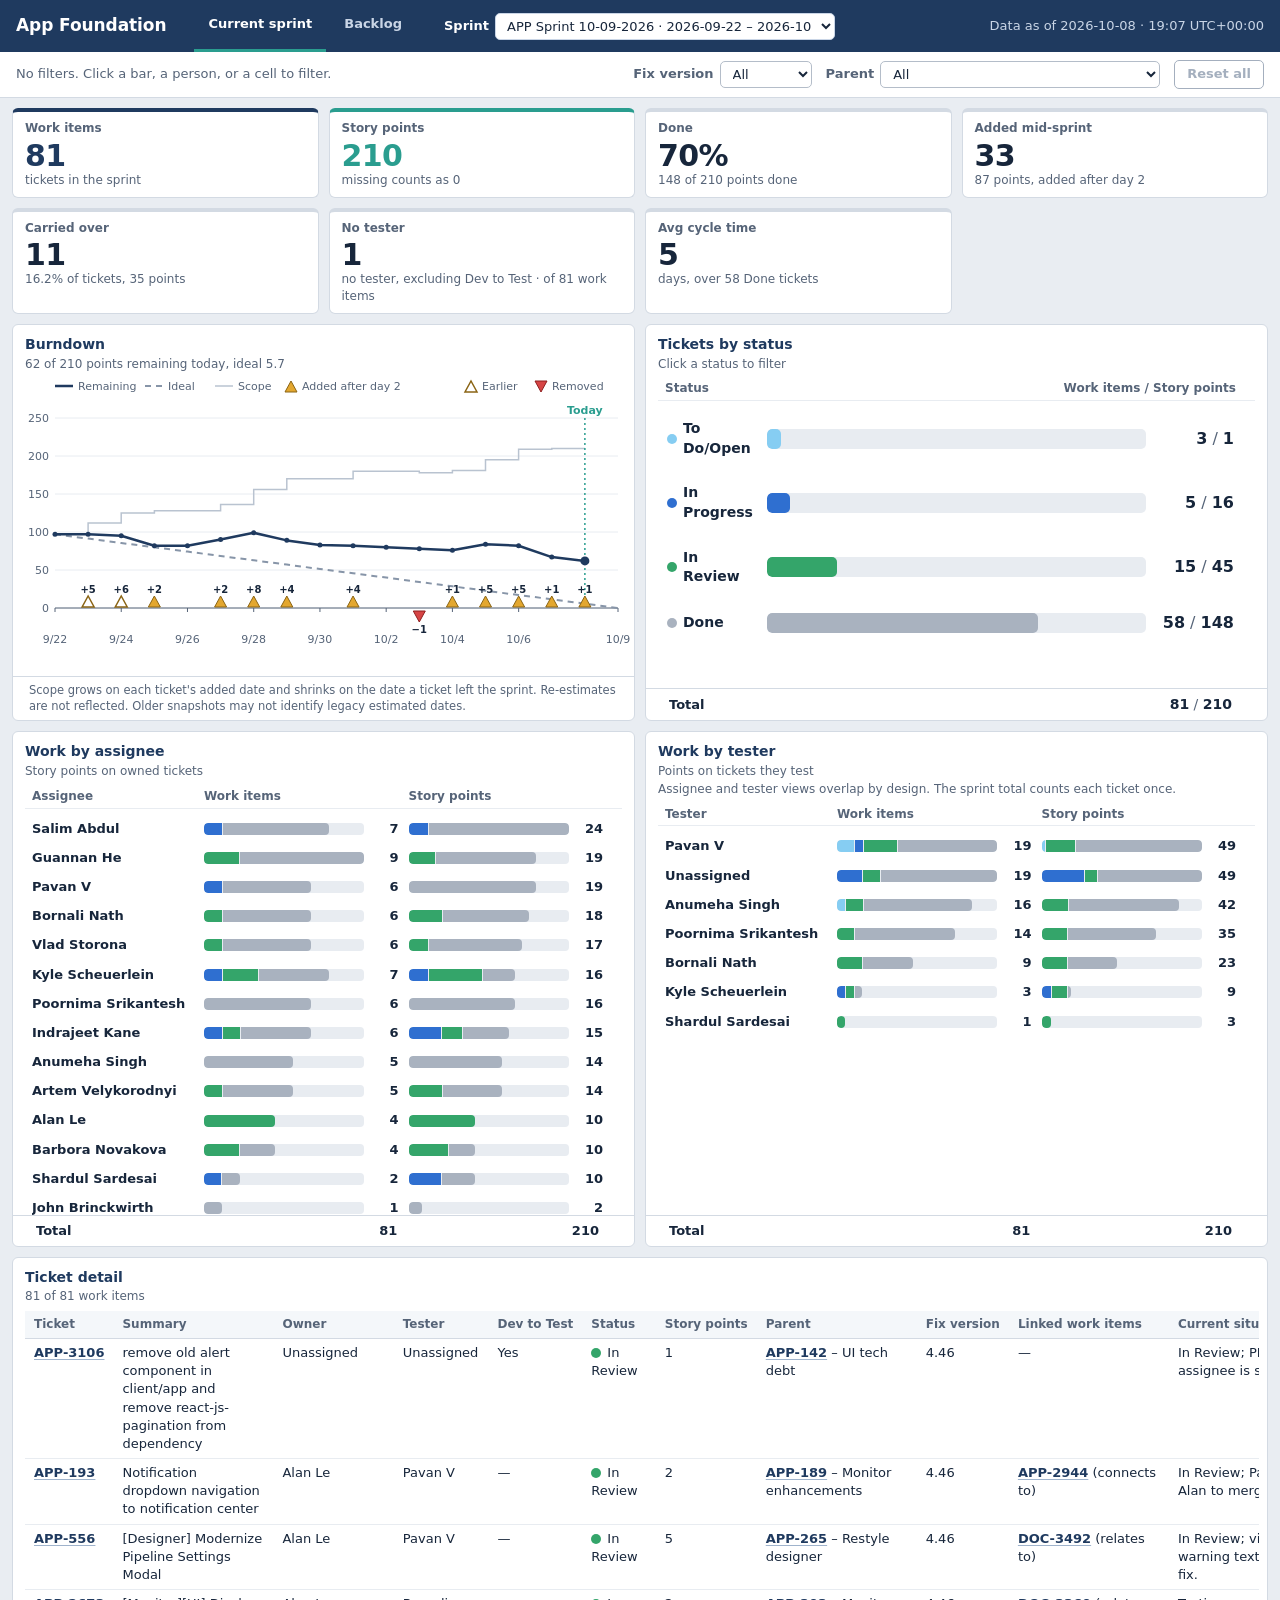
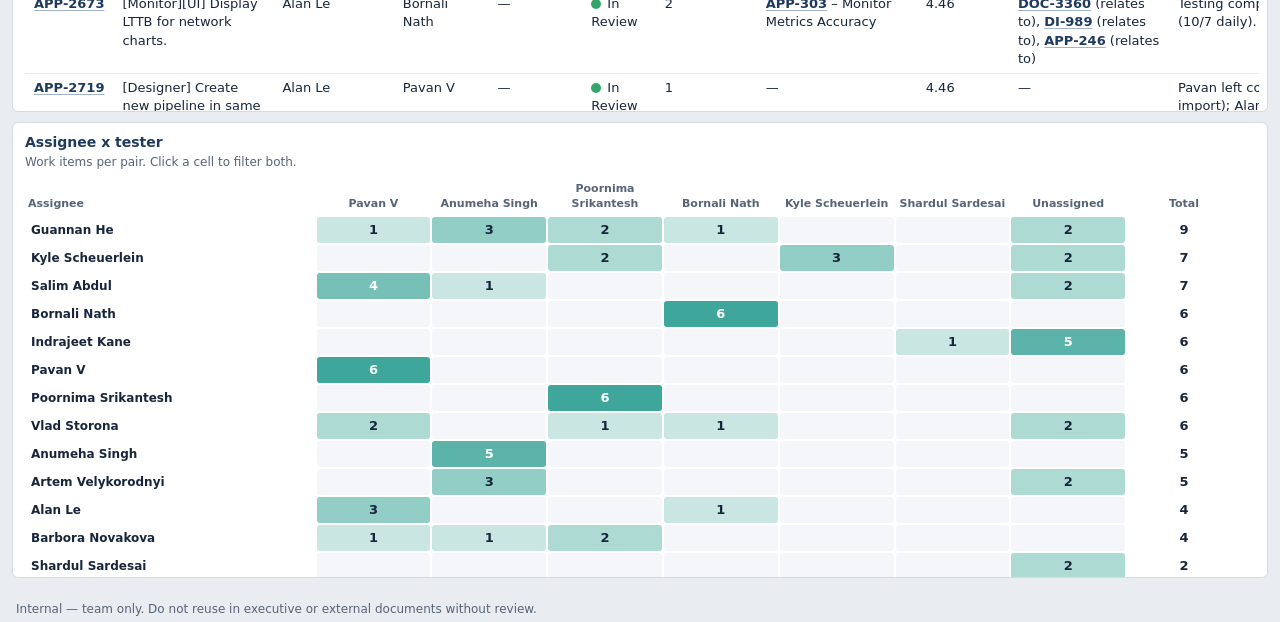
==== index.html @ e1d2167b "Add sprint history selector" ====
<!doctype html>
<html lang="en">
<head>
  <meta charset="utf-8">
  <meta name="viewport" content="width=device-width, initial-scale=1">
  <title>Current sprint - App Foundation</title>
  <link rel="icon" href="data:,">
  <link rel="stylesheet" href="dashboard.css">
</head>
<body>
  <div class="app">
    <header class="topbar">
      <div class="brand">App Foundation</div>
      <nav class="tabs" aria-label="Pages">
        <a class="tab active" href="index.html" aria-current="page">Current sprint</a>
        <a class="tab" href="backlog.html">Backlog</a>
      </nav>
      <div class="sprint-picker" id="sprint-picker"></div>
      <div class="asof" id="asof">Data as of &mdash;</div>
    </header>
    <section class="sprint-banner" id="sprint-banner" hidden aria-live="polite"></section>
    <div class="filterbar" id="filterbar"></div>
    <main class="board" id="app"><p class="loading">Loading&hellip;</p></main>
    <noscript><p>This dashboard needs JavaScript.</p></noscript>
    <footer class="foot">Internal &mdash; team only. Do not reuse in executive or external documents without review.</footer>
  </div>
  <script src="dashboard.js"></script>
  <script src="sprint.js"></script>
</body>
</html>
---- dashboard.css ----
/* dashboard.css — shared styles (v2, BI-style). Light mode only. System fonts only. */
:root {
  --bg: #e9edf2;
  --surface: #ffffff;
  --ink: #17263b;
  --muted: #566478;
  --line: #d3dae3;
  --line-soft: #e8ecf1;
  --navy: #1f3a5f;
  --teal: #2a9d8f;
  --teal-soft: #e3f3f1;
  --warn: #b83a2e;

  /* status buckets (SPEC §9) */
  --s-todo: #86cdf2;   /* sky blue */
  --s-prog: #2f6fd0;   /* blue */
  --s-review: #34a56a; /* green */
  --s-done: #a9b2bf;   /* gray */
  --s-other: #e3a72f;  /* amber, hatched */

  /* readiness (tracker fills; bars use stronger versions) */
  --dor-ready: #c6efce;
  --dor-weak: #ffeb9c;
  --dor-missing: #ffc7ce;

  --topbar-h: 52px;
  --filterbar-h: 46px;
  --foot-h: 24px;
  --font: "Avenir Next", "Segoe UI Variable Text", "Segoe UI", system-ui, -apple-system, "Helvetica Neue", Arial, sans-serif;
}

* { box-sizing: border-box; }
html { -webkit-text-size-adjust: 100%; }
body {
  margin: 0;
  background: var(--bg);
  color: var(--ink);
  font-family: var(--font);
  font-size: 13px;
  line-height: 1.4;
  font-variant-numeric: tabular-nums;
}
code { font-family: ui-monospace, "SF Mono", Menlo, Consolas, monospace; font-size: 0.92em; background: var(--line-soft); padding: 1px 5px; border-radius: 3px; }
a { color: var(--navy); }
:focus-visible { outline: 2px solid var(--teal); outline-offset: 2px; }
button { font: inherit; color: inherit; }

/* ---- shell ---- */
.app { display: flex; flex-direction: column; min-height: 100vh; }
.topbar {
  flex: none; height: var(--topbar-h); display: flex; align-items: center; gap: 28px; padding: 0 16px;
  background: var(--navy); color: #fff;
}
.brand { font-size: 17px; font-weight: 700; letter-spacing: -0.005em; }
.tabs { display: flex; align-self: stretch; gap: 4px; }
.tab {
  display: flex; align-items: center; padding: 0 14px; color: #c9d5e6; text-decoration: none; font-weight: 600;
  border-bottom: 3px solid transparent;
}
.tab:hover { color: #fff; }
.tab.active { color: #fff; border-bottom-color: var(--teal); }
.tab:focus-visible { outline-color: #fff; outline-offset: -3px; }
.asof { margin-left: auto; color: #c9d5e6; }
.sprint-picker { display: flex; align-items: center; gap: 6px; color: #fff; flex: none; }
.sprint-picker label { font-weight: 600; }
.sprint-picker select { max-width: 340px; min-width: 180px; padding: 4px 7px; border: 1px solid #c9d5e6; border-radius: 5px; color: var(--ink); background: var(--surface); font: inherit; }
.sprint-picker select:focus-visible { outline-color: #fff; }
.sprint-banner { flex: none; display: flex; flex-wrap: wrap; align-items: baseline; gap: 2px 12px; padding: 5px 16px; background: #f4f7fa; border-bottom: 1px solid var(--line); color: var(--navy); }
.sprint-banner[hidden] { display: none; }
.sprint-banner-note { color: var(--muted); font-size: 11px; }

.filterbar {
  flex: none; min-height: var(--filterbar-h); display: flex; flex-wrap: wrap; align-items: center; gap: 8px 14px;
  padding: 6px 16px; background: var(--surface); border-bottom: 1px solid var(--line);
}
.tags { display: flex; flex-wrap: wrap; align-items: center; gap: 6px; flex: 1 1 320px; min-width: 0; }
.nofilter { color: var(--muted); }
.tag {
  display: inline-flex; align-items: center; gap: 4px; padding: 2px 3px 2px 10px; border-radius: 999px;
  border: 1px solid var(--teal); background: var(--teal-soft); font-weight: 600;
}
.tag-x { border: 0; background: transparent; cursor: pointer; width: 20px; height: 20px; border-radius: 50%; line-height: 1; font-size: 15px; color: var(--muted); }
.tag-x:hover { background: #fff; color: var(--ink); }
.ctl { display: flex; align-items: center; gap: 6px; }
.ctl label { color: var(--muted); font-weight: 600; }
.ctl select, .ctl input {
  font: inherit; color: var(--ink); background: var(--surface); border: 1px solid #b4bdc9; border-radius: 5px; padding: 4px 8px;
}
.ctl select { max-width: 280px; }
.ctl input { width: 300px; }
.tag > span { max-width: 380px; overflow: hidden; text-overflow: ellipsis; white-space: nowrap; }
.epicwrap { position: relative; }
.epicbtn { font: inherit; color: var(--ink); background: var(--surface); border: 1px solid #b4bdc9; border-radius: 5px; padding: 4px 10px; cursor: pointer; font-weight: 600; }
.epicbtn:hover { border-color: var(--navy); }
.epicpop { position: absolute; z-index: 30; top: calc(100% + 4px); right: 0; width: 440px; max-width: calc(100vw - 24px); background: var(--surface); border: 1px solid var(--navy); border-radius: 6px; box-shadow: 0 6px 18px rgba(31, 58, 95, 0.25); display: flex; flex-direction: column; }
.epicpop[hidden] { display: none; }
.epichead { display: flex; justify-content: space-between; align-items: center; padding: 6px 10px; border-bottom: 1px solid var(--line-soft); color: var(--muted); font-weight: 600; }
.epicclear { border: 1px solid var(--navy); background: var(--surface); color: var(--navy); border-radius: 4px; padding: 1px 10px; cursor: pointer; font-weight: 600; }
.epicclear:hover { background: var(--navy); color: #fff; }
.epiclist { max-height: 360px; overflow-y: auto; padding: 4px 0; }
.epicopt { display: flex; align-items: center; gap: 8px; padding: 4px 10px; cursor: pointer; }
.epicopt:hover { background: #f1f5f8; }
.epicopt input { flex: none; width: 16px; height: 16px; accent-color: var(--teal); }
.epicopt .name { flex: 1; min-width: 0; overflow: hidden; text-overflow: ellipsis; white-space: nowrap; }
.epicopt .n { flex: none; color: var(--muted); font-weight: 700; }
.resetall {
  border: 1px solid var(--navy); background: var(--surface); color: var(--navy); font-weight: 600; border-radius: 5px; padding: 4px 12px; cursor: pointer;
}
.resetall:hover:not(:disabled) { background: var(--navy); color: #fff; }
.resetall:disabled { opacity: 0.4; cursor: default; }
.dorhint { color: var(--muted); font-size: 12px; flex-basis: 100%; margin: -2px 0 0; }
.dorhint:empty { display: none; }

.foot { flex: none; height: var(--foot-h); display: flex; align-items: center; padding: 0 16px; color: var(--muted); font-size: 12px; }

/* ---- board: small-screen fallback is a normal scrolling page ---- */
.board { flex: 1; padding: 10px 12px; display: block; }
.kpis, .main { display: grid; gap: 10px; margin-bottom: 10px; }
.kpis { grid-template-columns: repeat(2, minmax(0, 1fr)); }
.main { grid-template-columns: repeat(2, minmax(0, 1fr)); }
.detail { min-width: 0; }
.tile { margin: 0; }
.main .tile .tile-body { max-height: 400px; }
.detail .tile-body { max-height: 460px; }

/* ---- sprint page: lower row and chart tile ---- */
.lower { display: block; margin-bottom: 10px; min-width: 0; }
.lower .tile { margin-bottom: 10px; }
.lower .tile-body { max-height: 400px; }
.tile-body.chart { overflow: hidden; margin: 4px -12px 0; padding: 0; min-height: 300px; scrollbar-gutter: auto; }
.tile-foot .footnote { margin: 0; font-weight: 400; font-size: 11.5px; line-height: 1.35; color: var(--muted); }
svg.burndown { display: block; }
.bd-day:hover { fill: rgba(31, 58, 95, 0.06); }
.bd-added { cursor: pointer; outline: none; }
.bd-removed { cursor: pointer; outline: none; }
.bd-removed:hover path, .bd-removed.bd-sel path { fill: #ee6b6b; stroke: #1f3a5f; stroke-width: 1.5; }
.bd-removed:focus-visible path { stroke: #1f3a5f; stroke-width: 2.5; }
.bd-added:hover path, .bd-sel path { fill: #f0b93f; stroke: #1f3a5f; stroke-width: 1.5; }
.bd-added:focus-visible path { stroke: #1f3a5f; stroke-width: 2.5; }
.tile:has(.chart) { position: relative; }
.bd-pop { position: absolute; z-index: 5; right: 12px; top: 76px; width: min(420px, max(58%, 300px), calc(100% - 24px)); max-height: calc(100% - 152px); display: flex; flex-direction: column; background: #fff; border: 1px solid var(--navy); border-radius: 6px; box-shadow: 0 4px 14px rgba(31, 58, 95, 0.22); }
.bd-pop-head { display: flex; justify-content: space-between; align-items: flex-start; gap: 8px; padding: 8px 10px; border-bottom: 1px solid var(--line-soft); font-size: 13px; }
.bd-pop-sub { display: block; font-size: 12px; color: var(--muted); }
.bd-pop-x { border: 1px solid var(--line-soft); background: #fff; border-radius: 4px; font-size: 18px; line-height: 1; width: 26px; height: 26px; cursor: pointer; color: var(--navy); }
.bd-pop-x:hover { background: var(--line-soft); }
.bd-pop-x:focus-visible { outline: 2px solid var(--navy); outline-offset: 1px; }
.bd-pop-body { overflow-y: auto; overflow-x: hidden; min-height: 0; }
.bd-pop-table { width: 100%; border-collapse: collapse; font-size: 12px; }
.bd-pop-table th { position: sticky; top: 0; background: #f4f6f9; text-align: left; padding: 4px 8px; font-weight: 600; color: var(--muted); }
.bd-pop-table td { overflow-wrap: anywhere; padding: 4px 8px; border-top: 1px solid var(--line-soft); vertical-align: top; }
.bd-pop-table td.sum { min-width: 120px; }
.bd-pop-table td.num { text-align: right; }

/* ---- board: dashboard layout (SPEC §3) ---- */
@media (min-width: 1366px) and (min-height: 760px) {
  html, body { height: 100%; overflow: hidden; }
  .app { height: 100vh; min-height: 0; }
  .board { min-height: 0; display: grid; grid-template-rows: auto minmax(0, 1.1475fr) minmax(0, 1.2025fr); gap: 10px; overflow: hidden; }
  .kpis, .main { margin-bottom: 0; min-height: 0; }
  .kpis.k4 { grid-template-columns: repeat(4, minmax(0, 1fr)); }
  .kpis.k5 { grid-template-columns: repeat(5, minmax(0, 1fr)); }
  .kpis.k7 { grid-template-columns: repeat(7, minmax(0, 1fr)); }
  .main.sprint { grid-template-columns: minmax(0, 1.8fr) minmax(250px, 1fr) minmax(0, 1.25fr) minmax(0, 1.25fr); }
  .lower { min-height: 0; margin-bottom: 0; display: grid; gap: 10px; grid-template-columns: minmax(0, 1fr) minmax(440px, 28%); }
  .lower .tile { margin-bottom: 0; }
  .lower .tile-body { max-height: none; }
  .tile-body.chart { min-height: 0; }
  .main.backlog { grid-template-columns: repeat(5, minmax(0, 1fr)); }
  .board.bl { grid-template-rows: auto minmax(0, 0.62fr) minmax(0, 1fr); }
  .detail { min-height: 0; display: flex; }
  .detail .tile { flex: 1; }
  .main .tile .tile-body, .detail .tile-body { max-height: none; }
}
@media (max-width: 900px) {
  .topbar { height: auto; min-height: var(--topbar-h); flex-wrap: wrap; gap: 4px 12px; padding: 6px 12px; }
  .brand { font-size: 15px; }
  .tabs { height: 36px; }
  .tab { padding: 0 7px; }
  .sprint-picker { order: 3; flex: 1 1 100%; }
  .sprint-picker select { flex: 1; width: 1px; min-width: 0; max-width: none; }
  .asof { order: 4; margin-left: 0; font-size: 11px; }
  .sprint-banner { display: block; padding: 6px 12px; }
  .sprint-banner-note { display: block; }
  .kpis, .main { grid-template-columns: minmax(0, 1fr); }
  .ctl input { width: 100%; }
}
@media (min-width: 901px) and (max-width: 1365px) {
  .kpis.k5 { grid-template-columns: repeat(3, minmax(0, 1fr)); }
  .kpis.k7 { grid-template-columns: repeat(4, minmax(0, 1fr)); }
}

/* ---- tiles ---- */
.tile {
  background: var(--surface); border: 1px solid var(--line); border-radius: 6px;
  display: flex; flex-direction: column; min-width: 0; min-height: 0; padding: 10px 12px 0; overflow: hidden;
}
.tile-head h2 { margin: 0; font-size: 14px; font-weight: 700; color: var(--navy); }
.tile-head .sub { margin: 1px 0 0; color: var(--muted); font-size: 12px; }
.tile-body { flex: 1; min-height: 0; overflow: auto; margin: 6px -4px 0; padding: 0 4px; scrollbar-gutter: stable; }
.tile-body::-webkit-scrollbar { width: 12px; height: 12px; }
.tile-body::-webkit-scrollbar-thumb { background: #b4bdc9; border-radius: 6px; border: 2px solid var(--surface); }
.tile-body::-webkit-scrollbar-track { background: var(--line-soft); }
.tile-foot { flex: none; border-top: 1px solid var(--line); margin: 0 -12px; padding: 6px 16px; font-weight: 700; }
.colhead { flex: none; display: grid; gap: 10px; align-items: end; margin-top: 8px; padding: 0 19px 3px 7px; color: var(--muted); font-size: 12px; font-weight: 700; border-bottom: 1px solid var(--line-soft); }
.note { margin: 0; padding: 4px 0 6px; color: var(--muted); font-size: 12px; flex: none; }

/* KPI tiles */
.kpi { padding: 8px 12px 8px; }
.kpi .label { color: var(--muted); font-size: 12px; font-weight: 600; }
.kpi .value { font-size: 30px; line-height: 1.1; font-weight: 700; letter-spacing: -0.02em; margin-top: 2px; }
.kpi .hint { color: var(--muted); font-size: 12px; }
.kpi.clickable { cursor: pointer; }
.kpi.clickable:hover, .kpi.clickable:focus-visible { box-shadow: 0 0 0 2px var(--teal); outline: none; }
.kpi.clickable.selected { border-color: var(--teal); box-shadow: inset 0 0 0 2px var(--teal); }
.kpi.items { border-top: 4px solid var(--navy); } .kpi.items .value { color: var(--navy); }
.kpi.points { border-top: 4px solid var(--teal); } .kpi.points .value { color: var(--teal); }
.kpi.plain { border-top: 4px solid var(--line); }

/* ---- segments / bars ---- */
.b-todo { background: var(--s-todo); }
.b-prog { background: var(--s-prog); }
.b-review { background: var(--s-review); }
.b-done { background: var(--s-done); }
.b-other { background: repeating-linear-gradient(45deg, var(--s-other) 0 4px, #f3d589 4px 8px); }
.dot { display: inline-block; width: 10px; height: 10px; border-radius: 50%; margin-right: 6px; vertical-align: -1px; flex: none; }
.bar-track { flex: 1; min-width: 0; height: 12px; background: var(--line-soft); border-radius: 4px; overflow: hidden; }
.bar { height: 100%; display: flex; border-radius: 4px; overflow: hidden; gap: 1px; }
.seg { display: block; min-width: 3px; height: 100%; }
.fill { height: 100%; border-radius: 4px; background: var(--navy); }
.fill.teal { background: var(--teal); }
.fill.ready { background: #7fcf8f; } .fill.weak { background: #f0c93e; } .fill.missing { background: #f08f9c; } .fill.other { background: var(--s-done); }

/* ---- clickable rows ---- */
.rowbtn {
  appearance: none; display: grid; align-items: center; gap: 10px; width: 100%; text-align: left; cursor: pointer;
  background: transparent; border: 1px solid transparent; border-radius: 4px; padding: 4px 6px; margin: 0 0 1px;
}
.rowbtn:hover { background: #f1f5f8; }
.rowbtn.sel { border-color: var(--teal); background: var(--teal-soft); }
.rowbtn.dim { opacity: 0.5; }
.rowbtn.dim:hover { opacity: 0.85; }
.rowbtn.zero { color: var(--muted); }
.rowbtn:focus-visible { outline-offset: 0; }

.status-grid { grid-template-columns: 92px minmax(20px, 1fr) 80px; gap: 8px; }
.status-grid.tall { padding: 11px 8px; }
.status-grid.tall .bar-track { height: 20px; border-radius: 5px; }
.status-grid.tall .bar { border-radius: 5px; }
.status-grid.tall .pair { font-size: 16px; }
.status-grid.tall .name { font-size: 14px; }
.status-grid .name { display: flex; align-items: center; font-weight: 600; }
.pair { text-align: right; font-weight: 700; font-size: 14px; white-space: pre; }
.pair .sep { color: var(--muted); font-weight: 400; }
.people-grid { grid-template-columns: minmax(128px, 1fr) minmax(0, 1.2fr) minmax(0, 1.2fr); }
.people-grid .person { font-weight: 600; overflow: hidden; text-overflow: ellipsis; white-space: nowrap; }
.bar-cell { display: flex; align-items: center; gap: 6px; min-width: 0; }
.bar-cell .n { width: 3.1ch; text-align: right; font-weight: 700; flex: none; }
.dist-grid { grid-template-columns: minmax(64px, 0.9fr) minmax(0, 1.4fr) 34px; }
.dist-grid .name { overflow: hidden; text-overflow: ellipsis; white-space: nowrap; }
.dist-grid .n { text-align: right; font-weight: 700; }

/* ---- heat grid ---- */
table.heat { width: 100%; border-collapse: separate; border-spacing: 2px; table-layout: fixed; }
table.heat th { position: sticky; top: 0; z-index: 2; background: var(--surface); color: var(--muted); font-size: 11px; font-weight: 700; text-align: center; padding: 2px 1px 4px; vertical-align: bottom; overflow-wrap: break-word; word-break: normal; }
table.heat th.corner { text-align: left; width: 24%; }
table.heat th.rowh { position: sticky; left: 0; z-index: 1; background: var(--surface); text-align: left; color: var(--ink); font-size: 12px; font-weight: 600; padding: 0 4px; vertical-align: middle; white-space: nowrap; overflow: hidden; text-overflow: ellipsis; }
table.heat td { padding: 0; height: 26px; text-align: center; background: var(--line-soft); border-radius: 3px; }
table.heat td.tot { background: transparent; font-weight: 700; }
table.heat td.zero { background: #f4f6f9; }
.cell { appearance: none; display: block; width: 100%; height: 100%; min-height: 26px; border: 1px solid transparent; border-radius: 3px; background: transparent; color: inherit; font-weight: 700; cursor: pointer; padding: 0; }
.cell:hover { border-color: var(--navy); }
.cell.sel { border-color: var(--ink); box-shadow: inset 0 0 0 1px var(--ink); }
table.heat td.dim { opacity: 0.4; }
.cell:focus-visible { outline-offset: 1px; }

/* ---- data tables ---- */
table { width: 100%; border-collapse: separate; border-spacing: 0; }
table.data th, table.data td { padding: 5px 9px; text-align: left; vertical-align: top; border-bottom: 1px solid var(--line-soft); }
table.data thead th { position: sticky; top: 0; z-index: 2; background: #f4f7fa; color: var(--muted); font-size: 12px; font-weight: 700; border-bottom: 1px solid var(--line); white-space: nowrap; }
td.num, th.num { text-align: right; white-space: nowrap; }
td.wrap { min-width: 220px; white-space: normal; overflow-wrap: anywhere; }
td.nowrap { white-space: nowrap; }
td.center, th.center { text-align: center; }
table.wider { min-width: 1500px; }
.lower table.wider { min-width: 1000px; }
.lower td.wrap { min-width: 160px; }
.lower td.wrap-text { white-space: normal; overflow-wrap: break-word; }
.lower th.current-situation, .lower td.current-situation { min-width: 350px; }
.empty { margin: 12px 4px; color: var(--muted); }
.pill { display: inline-block; padding: 1px 9px; border-radius: 999px; font-weight: 600; font-size: 12px; border: 1px solid rgba(0,0,0,0.12); white-space: nowrap; }
.pill.ready { background: var(--dor-ready); } .pill.weak { background: var(--dor-weak); } .pill.missing { background: var(--dor-missing); } .pill.other { background: var(--line-soft); }
.ico { width: 16px; height: 16px; flex: none; vertical-align: -3px; margin-right: 6px; }
.withico { white-space: nowrap; }
.flag { color: var(--warn); font-weight: 700; }
a.jira { color: var(--navy); text-decoration: underline; text-decoration-color: #9fb3cc; text-underline-offset: 2px; white-space: nowrap; font-weight: 600; }
a.jira:hover { color: var(--teal); text-decoration-color: var(--teal); }

.totalrow { display: grid; gap: 10px; align-items: center; padding: 0 19px 0 7px; }
.colhead .span2 { grid-column: 2 / 4; text-align: right; }

/* ---- messages ---- */
.message { background: var(--surface); border: 1px solid var(--line); border-radius: 6px; padding: 14px 18px; max-width: 760px; margin: 10px 0; }
.message h2 { margin: 0; color: var(--warn); font-size: 16px; }
.message.neutral h2 { color: var(--navy); }
.message p { margin: 8px 0 0; }
.loading { color: var(--muted); padding: 20px 4px; }

@media (prefers-reduced-motion: reduce) { * { transition: none !important; animation: none !important; } }
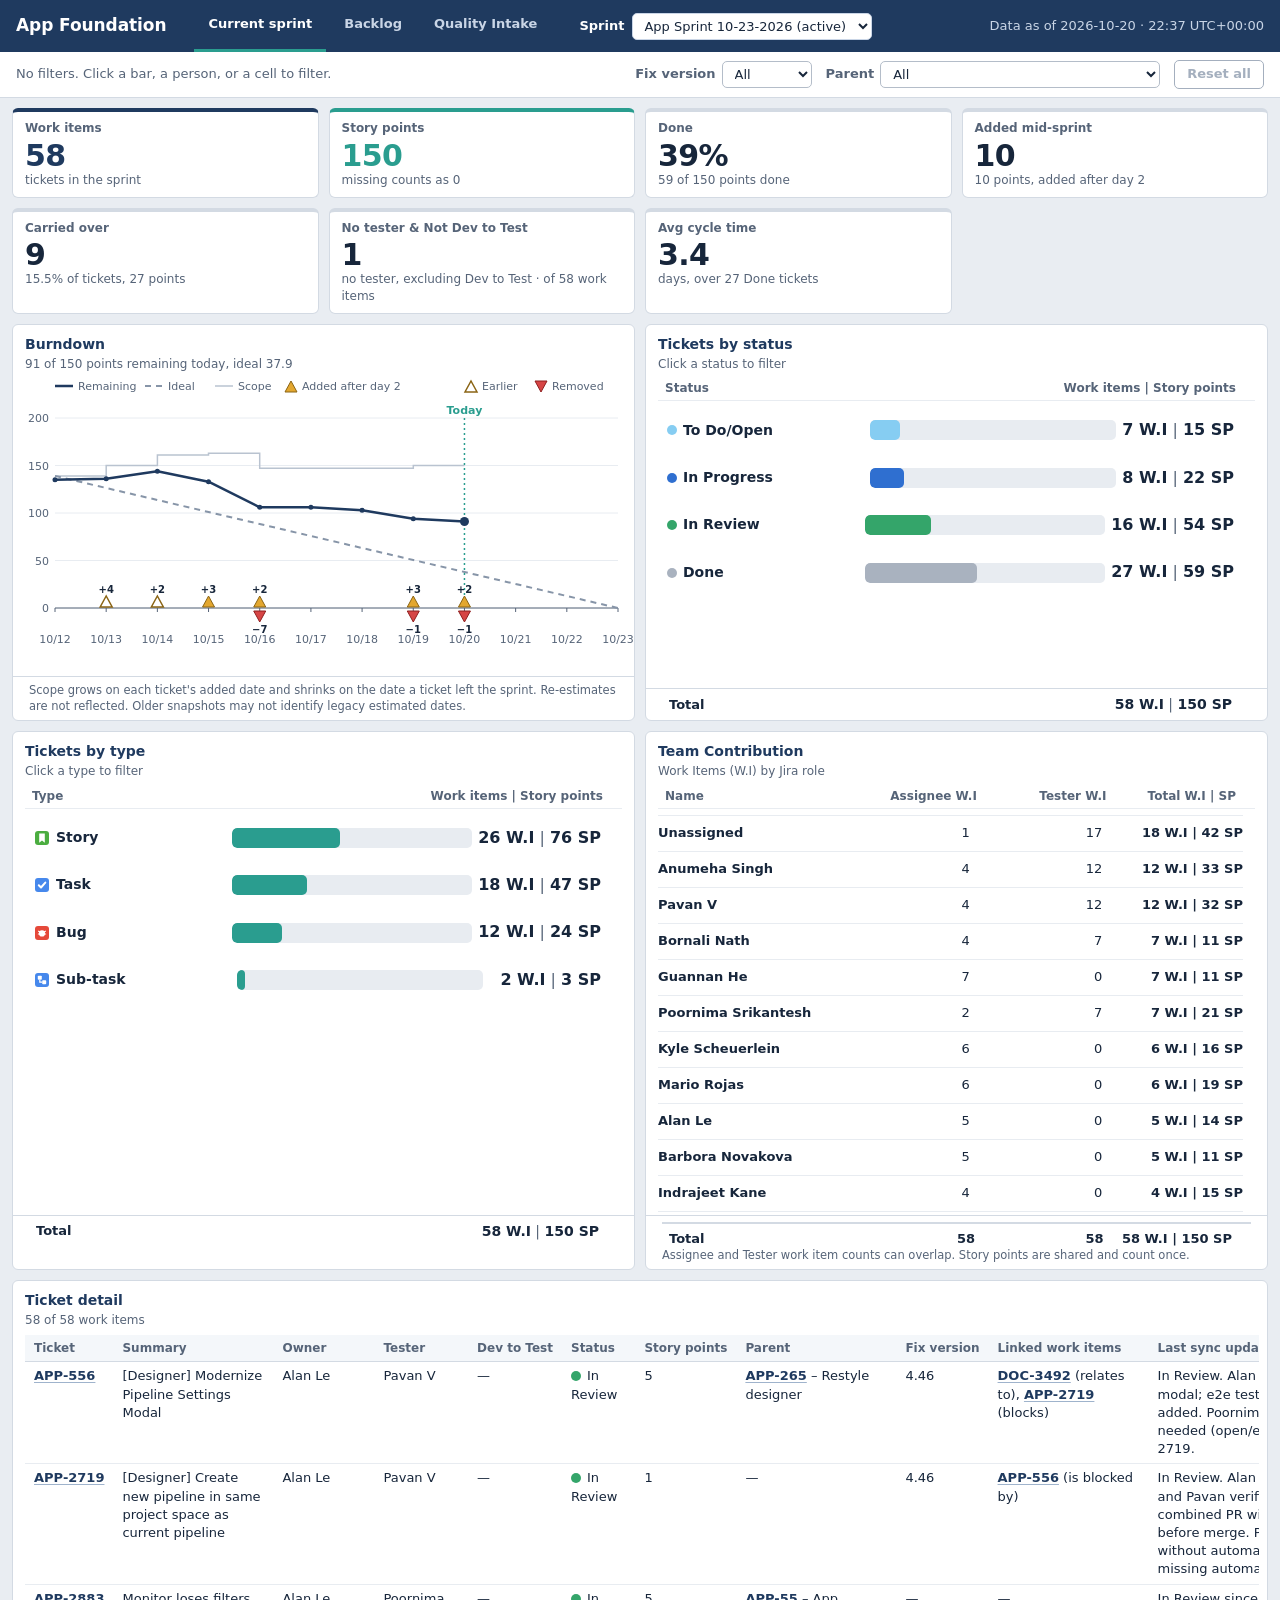
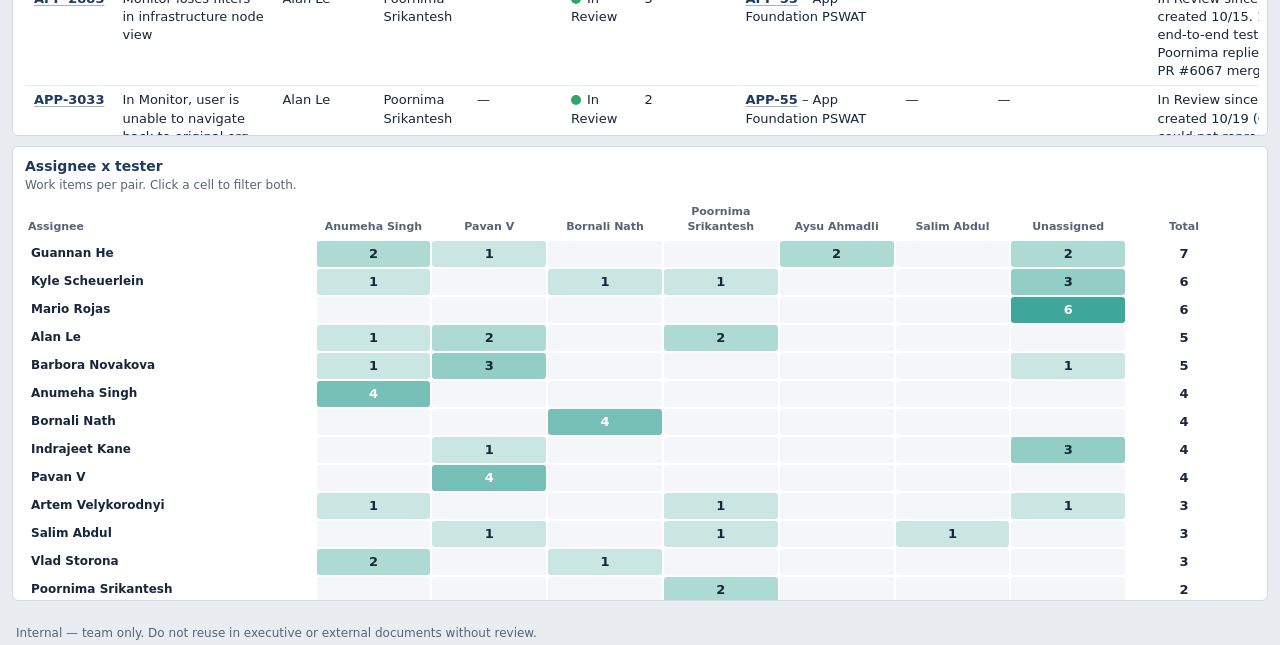
==== commit 26c1e1fc: "Add Quality Intake dashboard page" ====
--- a/index.html
+++ b/index.html
@@ -14,6 +14,7 @@
       <nav class="tabs" aria-label="Pages">
         <a class="tab active" href="index.html" aria-current="page">Current sprint</a>
         <a class="tab" href="backlog.html">Backlog</a>
+        <a class="tab" href="quality-intake.html">Quality Intake</a>
       </nav>
       <div class="sprint-picker" id="sprint-picker"></div>
       <div class="asof" id="asof">Data as of &mdash;</div>
--- a/dashboard.css
+++ b/dashboard.css
@@ -61,13 +61,16 @@
 .tab.active { color: #fff; border-bottom-color: var(--teal); }
 .tab:focus-visible { outline-color: #fff; outline-offset: -3px; }
 .asof { margin-left: auto; color: #c9d5e6; }
-.sprint-picker { display: flex; align-items: center; gap: 6px; color: #fff; flex: none; }
+.sprint-picker { display: flex; align-items: center; gap: 8px; color: #fff; flex: none; }
 .sprint-picker label { font-weight: 600; }
 .sprint-picker select { max-width: 340px; min-width: 180px; padding: 4px 7px; border: 1px solid #c9d5e6; border-radius: 5px; color: var(--ink); background: var(--surface); font: inherit; }
 .sprint-picker select:focus-visible { outline-color: #fff; }
-.sprint-banner { flex: none; display: flex; flex-wrap: wrap; align-items: baseline; gap: 2px 12px; padding: 5px 16px; background: #f4f7fa; border-bottom: 1px solid var(--line); color: var(--navy); }
+.sprint-banner { flex: none; display: flex; flex-wrap: wrap; align-items: baseline; gap: 2px 12px; padding: 8px 16px; background: #354052; border-left: 6px solid #e3a72f; border-bottom: 1px solid #273243; color: #fff; }
 .sprint-banner[hidden] { display: none; }
-.sprint-banner-note { color: var(--muted); font-size: 11px; }
+.sprint-banner-label { color: #fff; font-size: 12px; letter-spacing: .045em; }
+.sprint-banner-asof { color: #e4eaf1; font-size: 12px; }
+.sprint-banner-note { flex-basis: 100%; color: #e4eaf1; font-size: 11px; }
+.app.historical-sprint { background: #e1e5ea; }
 
 .filterbar {
   flex: none; min-height: var(--filterbar-h); display: flex; flex-wrap: wrap; align-items: center; gap: 8px 14px;
@@ -115,6 +118,31 @@
 
 /* ---- board: small-screen fallback is a normal scrolling page ---- */
 .board { flex: 1; padding: 10px 12px; display: block; }
+.quality-board { min-height: 0; display: flex; flex-direction: column; gap: 10px; overflow: auto; }
+.qi-intro { flex: none; display: flex; align-items: baseline; justify-content: space-between; gap: 16px; padding: 2px 2px 4px; }
+.qi-intro h1 { margin: 0; color: var(--navy); font-size: 20px; }
+.qi-intro p { margin: 3px 0 0; color: var(--muted); }
+.qi-caveat { max-width: 660px; text-align: right; font-size: 12px; }
+.qi-grid { flex: 1; min-height: 0; display: grid; grid-template-columns: repeat(auto-fit, minmax(min(100%, 340px), 1fr)); gap: 10px; }
+.qi-sprint { min-height: 250px; }
+.qi-sprint-head { display: flex; align-items: baseline; flex-wrap: wrap; gap: 3px 9px; }
+.qi-sprint-head h2 { flex: 1 1 auto; }
+.qi-sprint-head .sub { flex-basis: 100%; }
+.qi-partial { display: inline-block; padding: 1px 7px; border: 1px solid #e0a11b; border-radius: 999px; background: #fff4d6; color: #694500; font-size: 10px; font-weight: 800; letter-spacing: .025em; white-space: nowrap; }
+.qi-complete { display: inline-block; padding: 1px 7px; border: 1px solid var(--line); border-radius: 999px; color: var(--muted); font-size: 10px; font-weight: 700; white-space: nowrap; }
+.qi-metrics { table-layout: fixed; }
+.qi-metrics th:first-child { width: 31%; }
+.qi-metrics th:nth-child(2), .qi-metrics th:nth-child(3) { width: 34.5%; }
+.qi-metrics td.qi-number { text-align: right; font-variant-numeric: tabular-nums; }
+.qi-count { min-width: 36px; border: 1px solid transparent; border-radius: 4px; padding: 2px 7px; background: transparent; color: var(--navy); font: inherit; font-weight: 800; cursor: pointer; }
+.qi-count:hover, .qi-count[aria-expanded="true"] { border-color: var(--teal); background: var(--teal-soft); }
+.qi-na { color: var(--muted); }
+.qi-details { margin-top: 12px; border-top: 1px solid var(--line); padding-top: 8px; }
+.qi-details h3 { margin: 0 0 6px; color: var(--navy); font-size: 12px; }
+.qi-ticket-scroll { max-height: 38vh; overflow: auto; border: 1px solid var(--line-soft); }
+.qi-ticket-table { min-width: 520px; font-size: 12px; }
+.qi-ticket-table td { overflow-wrap: anywhere; }
+.qi-ticket-table td:first-child { white-space: nowrap; }
 .kpis, .main { display: grid; gap: 10px; margin-bottom: 10px; }
 .kpis { grid-template-columns: repeat(2, minmax(0, 1fr)); }
 .main { grid-template-columns: repeat(2, minmax(0, 1fr)); }
@@ -156,11 +184,16 @@
   html, body { height: 100%; overflow: hidden; }
   .app { height: 100vh; min-height: 0; }
   .board { min-height: 0; display: grid; grid-template-rows: auto minmax(0, 1.1475fr) minmax(0, 1.2025fr); gap: 10px; overflow: hidden; }
+  .board.quality-board { grid-template-rows: auto minmax(0, 1fr); overflow: hidden; }
+  .quality-board { overflow: hidden; }
+  .qi-grid { grid-template-columns: repeat(3, minmax(0, 1fr)); }
+  .qi-sprint { min-height: 0; }
+  .qi-ticket-scroll { max-height: 40vh; }
   .kpis, .main { margin-bottom: 0; min-height: 0; }
   .kpis.k4 { grid-template-columns: repeat(4, minmax(0, 1fr)); }
   .kpis.k5 { grid-template-columns: repeat(5, minmax(0, 1fr)); }
   .kpis.k7 { grid-template-columns: repeat(7, minmax(0, 1fr)); }
-  .main.sprint { grid-template-columns: minmax(0, 1.8fr) minmax(250px, 1fr) minmax(0, 1.25fr) minmax(0, 1.25fr); }
+  .main.sprint { grid-template-columns: minmax(0, 1.7fr) minmax(250px, 1fr) minmax(250px, 1fr) minmax(0, 1.8fr); }
   .lower { min-height: 0; margin-bottom: 0; display: grid; gap: 10px; grid-template-columns: minmax(0, 1fr) minmax(440px, 28%); }
   .lower .tile { margin-bottom: 0; }
   .lower .tile-body { max-height: none; }
@@ -180,13 +213,18 @@
   .sprint-picker select { flex: 1; width: 1px; min-width: 0; max-width: none; }
   .asof { order: 4; margin-left: 0; font-size: 11px; }
   .sprint-banner { display: block; padding: 6px 12px; }
-  .sprint-banner-note { display: block; }
+  .sprint-banner-asof, .sprint-banner-note { display: block; }
+  .sprint-banner-asof { margin-top: 2px; }
+  .qi-intro { display: block; }
+  .qi-caveat { text-align: left; }
+  .qi-grid { grid-template-columns: minmax(0, 1fr); }
   .kpis, .main { grid-template-columns: minmax(0, 1fr); }
   .ctl input { width: 100%; }
 }
 @media (min-width: 901px) and (max-width: 1365px) {
   .kpis.k5 { grid-template-columns: repeat(3, minmax(0, 1fr)); }
   .kpis.k7 { grid-template-columns: repeat(4, minmax(0, 1fr)); }
+  .qi-grid { grid-template-columns: repeat(2, minmax(0, 1fr)); }
 }
 
 /* ---- tiles ---- */
@@ -226,6 +264,7 @@
 .bar-track { flex: 1; min-width: 0; height: 12px; background: var(--line-soft); border-radius: 4px; overflow: hidden; }
 .bar { height: 100%; display: flex; border-radius: 4px; overflow: hidden; gap: 1px; }
 .seg { display: block; min-width: 3px; height: 100%; }
+.seg.type-bar { background: var(--teal); }
 .fill { height: 100%; border-radius: 4px; background: var(--navy); }
 .fill.teal { background: var(--teal); }
 .fill.ready { background: #7fcf8f; } .fill.weak { background: #f0c93e; } .fill.missing { background: #f08f9c; } .fill.other { background: var(--s-done); }
@@ -242,7 +281,7 @@
 .rowbtn.zero { color: var(--muted); }
 .rowbtn:focus-visible { outline-offset: 0; }
 
-.status-grid { grid-template-columns: 92px minmax(20px, 1fr) 80px; gap: 8px; }
+.status-grid { grid-template-columns: minmax(56px, .8fr) minmax(0, 1fr) minmax(112px, max-content); gap: 6px; }
 .status-grid.tall { padding: 11px 8px; }
 .status-grid.tall .bar-track { height: 20px; border-radius: 5px; }
 .status-grid.tall .bar { border-radius: 5px; }
@@ -252,6 +291,17 @@
 .pair { text-align: right; font-weight: 700; font-size: 14px; white-space: pre; }
 .pair .sep { color: var(--muted); font-weight: 400; }
 .people-grid { grid-template-columns: minmax(128px, 1fr) minmax(0, 1.2fr) minmax(0, 1.2fr); }
+.contribution-grid { display: grid; grid-template-columns: minmax(128px, 1.5fr) repeat(3, minmax(0, 1fr)); align-items: center; gap: 8px; }
+.contribution-grid > :not(:first-child) { text-align: right; }
+.contribution-row { min-height: 36px; border-top: 1px solid var(--line-soft); }
+.contribution-name { justify-self: start; max-width: 100%; overflow: hidden; text-overflow: ellipsis; white-space: nowrap; border: 0; border-radius: 4px; padding: 5px 6px; margin-left: -6px; background: transparent; color: var(--ink); font: inherit; font-weight: 600; text-align: left; cursor: pointer; }
+.contribution-name:hover, .contribution-name.selected { background: var(--teal-soft); color: var(--navy); }
+.contribution-name.dimmed { opacity: .48; }
+.contribution-value { justify-self: stretch; border: 0; border-radius: 4px; padding: 5px 8px; background: transparent; text-align: right; font: inherit; font-variant-numeric: tabular-nums; cursor: pointer; }
+.contribution-value:hover, .contribution-value.selected { background: var(--teal-soft); color: var(--navy); }
+.contribution-value.dimmed { opacity: .48; }
+.contribution-total { font-weight: 700; white-space: nowrap; }
+.contribution-grid.totalrow { padding-top: 6px; border-top: 2px solid var(--line); font-weight: 700; }
 .people-grid .person { font-weight: 600; overflow: hidden; text-overflow: ellipsis; white-space: nowrap; }
 .bar-cell { display: flex; align-items: center; gap: 6px; min-width: 0; }
 .bar-cell .n { width: 3.1ch; text-align: right; font-weight: 700; flex: none; }
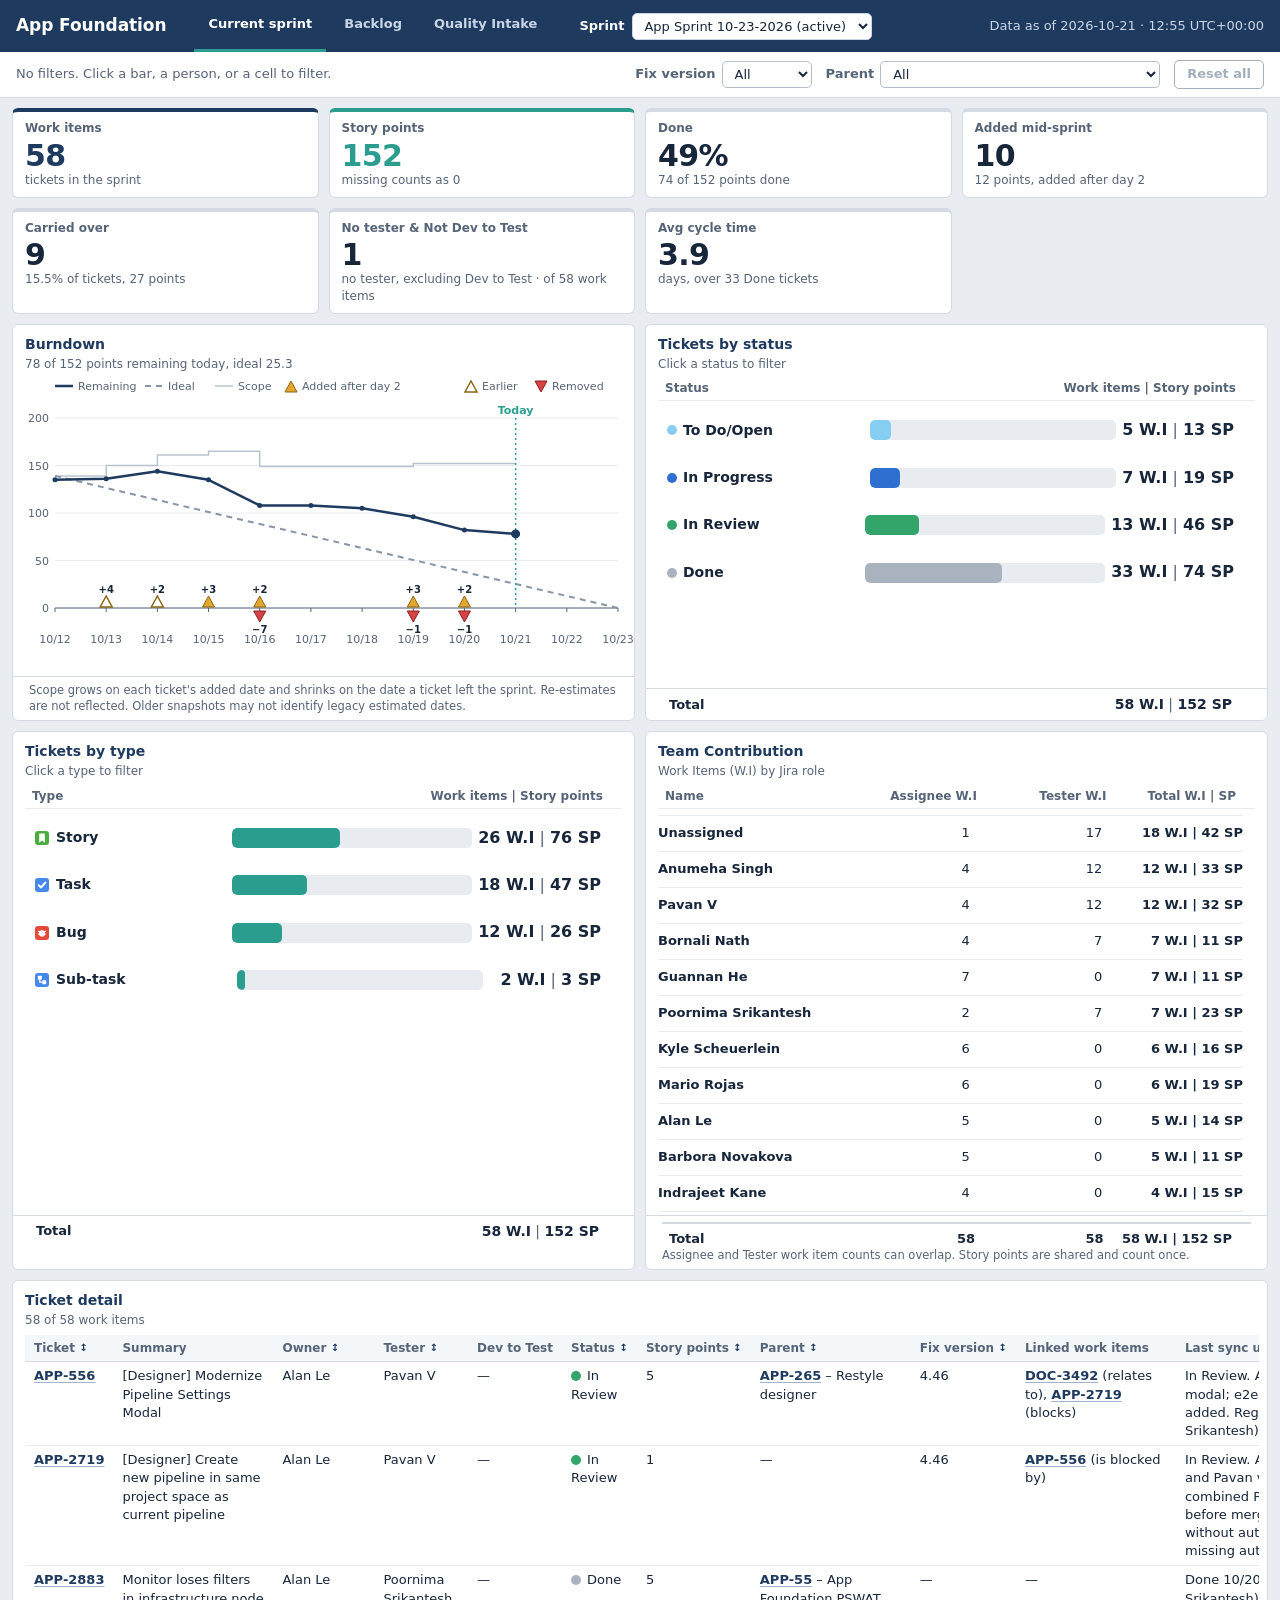
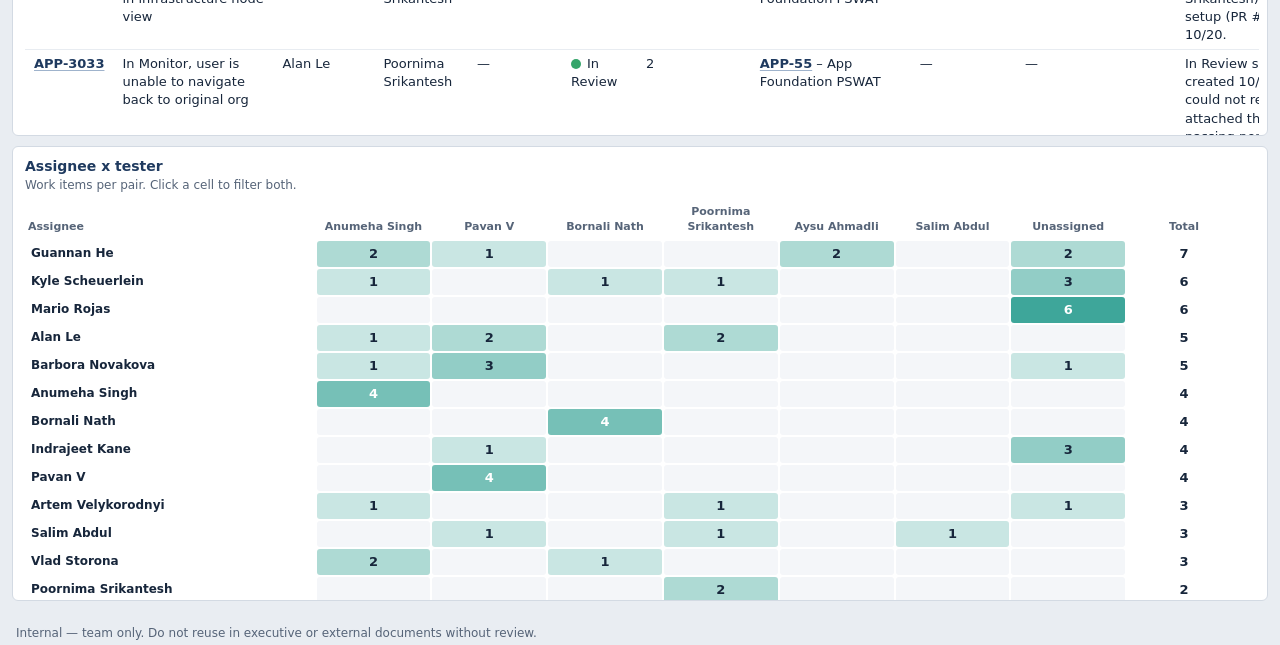
==== commit 978614ce: "Add Cloudflare deployment probe marker" ====
--- a/index.html
+++ b/index.html
@@ -1,4 +1,5 @@
 <!doctype html>
+<!-- Cloudflare deployment probe: 2026-10-21 -->
 <html lang="en">
 <head>
   <meta charset="utf-8">
--- a/dashboard.css
+++ b/dashboard.css
@@ -143,6 +143,7 @@
 .qi-ticket-table { min-width: 520px; font-size: 12px; }
 .qi-ticket-table td { overflow-wrap: anywhere; }
 .qi-ticket-table td:first-child { white-space: nowrap; }
+.qi-scroll-hint { flex: none; margin: 4px 0; color: var(--navy); font-size: 11px; font-weight: 700; }
 .kpis, .main { display: grid; gap: 10px; margin-bottom: 10px; }
 .kpis { grid-template-columns: repeat(2, minmax(0, 1fr)); }
 .main { grid-template-columns: repeat(2, minmax(0, 1fr)); }
@@ -204,6 +205,15 @@
   .detail .tile { flex: 1; }
   .main .tile .tile-body, .detail .tile-body { max-height: none; }
 }
+@media (min-width: 901px) {
+  .qi-body { display: flex; flex-direction: column; }
+  .qi-metrics { flex: none; }
+  .qi-details { display: flex; flex: 1; flex-direction: column; min-height: 0; }
+  .qi-ticket-scroll { flex: 1; min-height: 120px; max-height: none; overflow-y: auto; scrollbar-gutter: stable; scrollbar-color: #667b96 #e3e9f0; scrollbar-width: auto; }
+  .qi-ticket-scroll::-webkit-scrollbar { width: 14px; }
+  .qi-ticket-scroll::-webkit-scrollbar-track { background: #e3e9f0; }
+  .qi-ticket-scroll::-webkit-scrollbar-thumb { background: #667b96; border: 2px solid #e3e9f0; border-radius: 7px; }
+}
 @media (max-width: 900px) {
   .topbar { height: auto; min-height: var(--topbar-h); flex-wrap: wrap; gap: 4px 12px; padding: 6px 12px; }
   .brand { font-size: 15px; }
@@ -327,6 +337,9 @@
 table { width: 100%; border-collapse: separate; border-spacing: 0; }
 table.data th, table.data td { padding: 5px 9px; text-align: left; vertical-align: top; border-bottom: 1px solid var(--line-soft); }
 table.data thead th { position: sticky; top: 0; z-index: 2; background: #f4f7fa; color: var(--muted); font-size: 12px; font-weight: 700; border-bottom: 1px solid var(--line); white-space: nowrap; }
+.detail-sort { display: inline-flex; align-items: center; gap: 4px; margin: 0; padding: 0; border: 0; background: transparent; color: inherit; font: inherit; text-align: left; cursor: pointer; }
+.detail-sort:hover { color: var(--navy); text-decoration: underline; }
+.detail-sort-arrow { min-width: 9px; color: var(--navy); font-size: 10px; line-height: 1; text-align: center; }
 td.num, th.num { text-align: right; white-space: nowrap; }
 td.wrap { min-width: 220px; white-space: normal; overflow-wrap: anywhere; }
 td.nowrap { white-space: nowrap; }
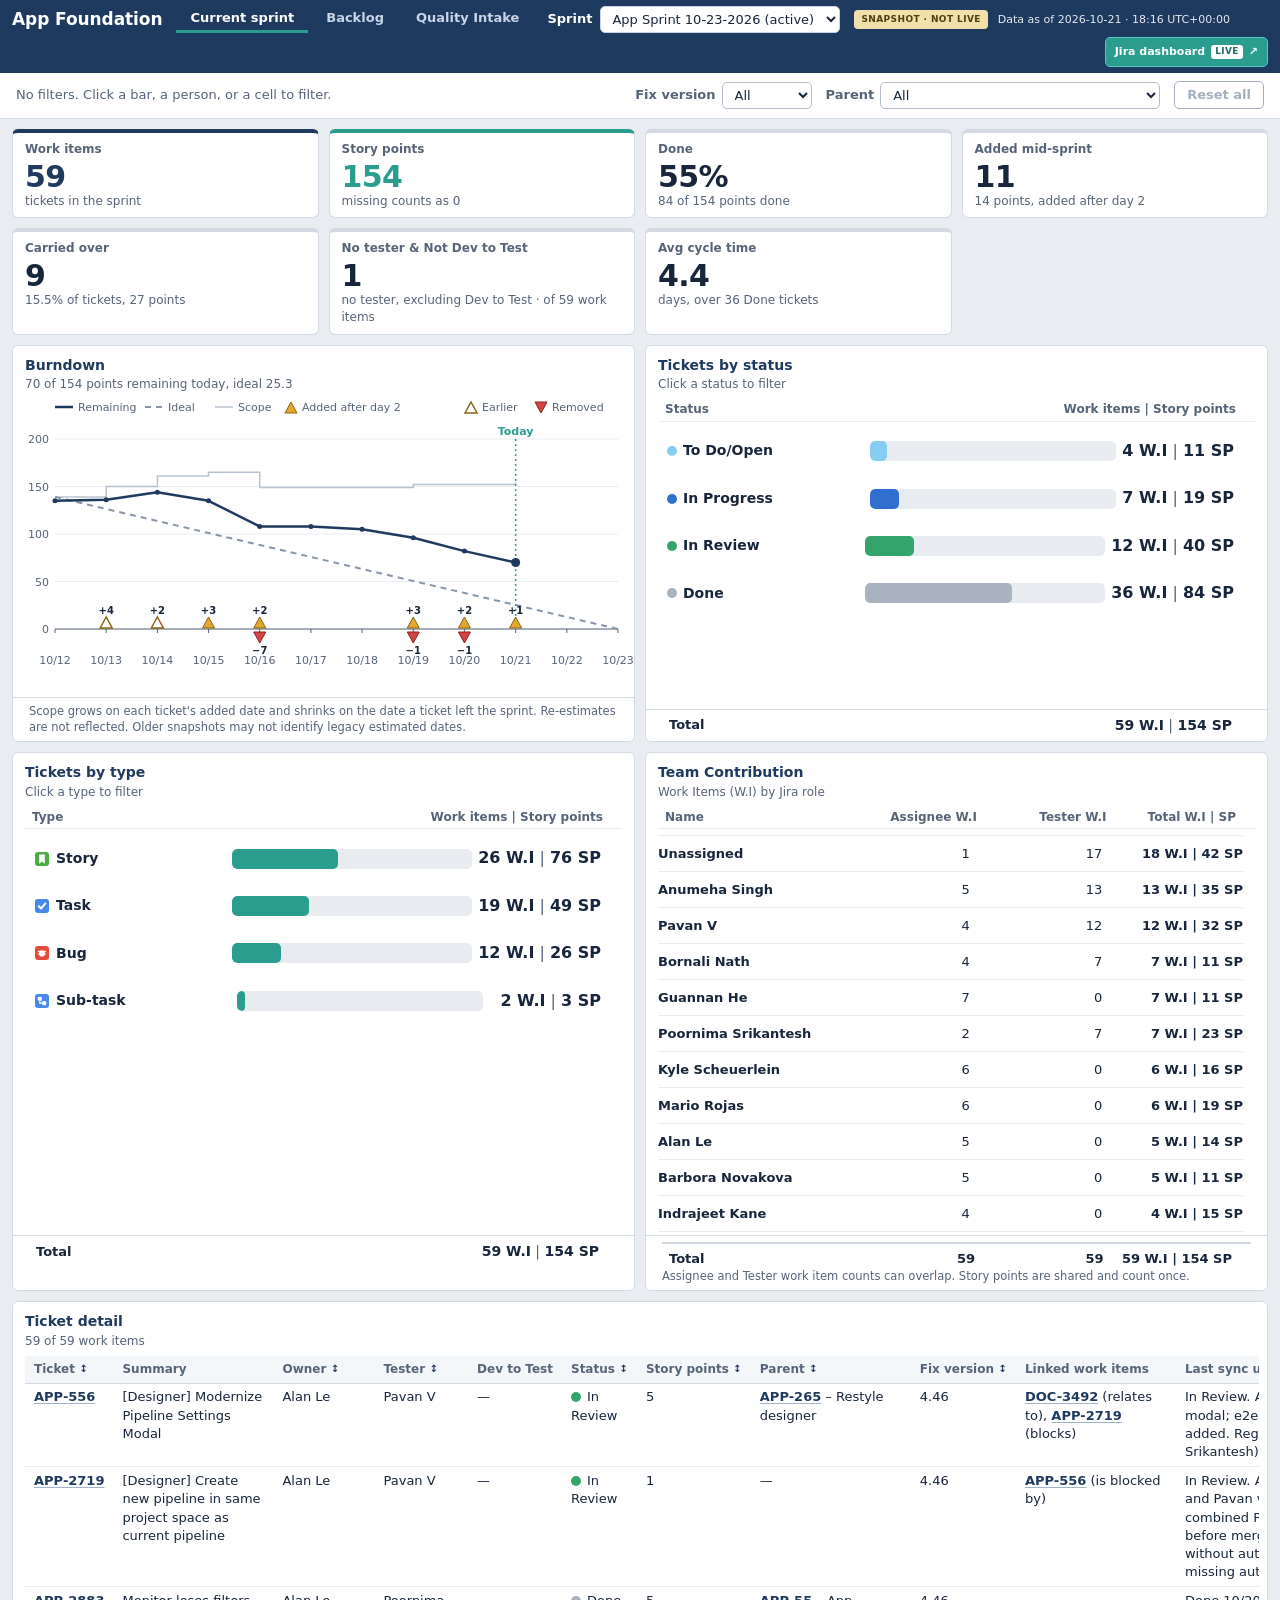
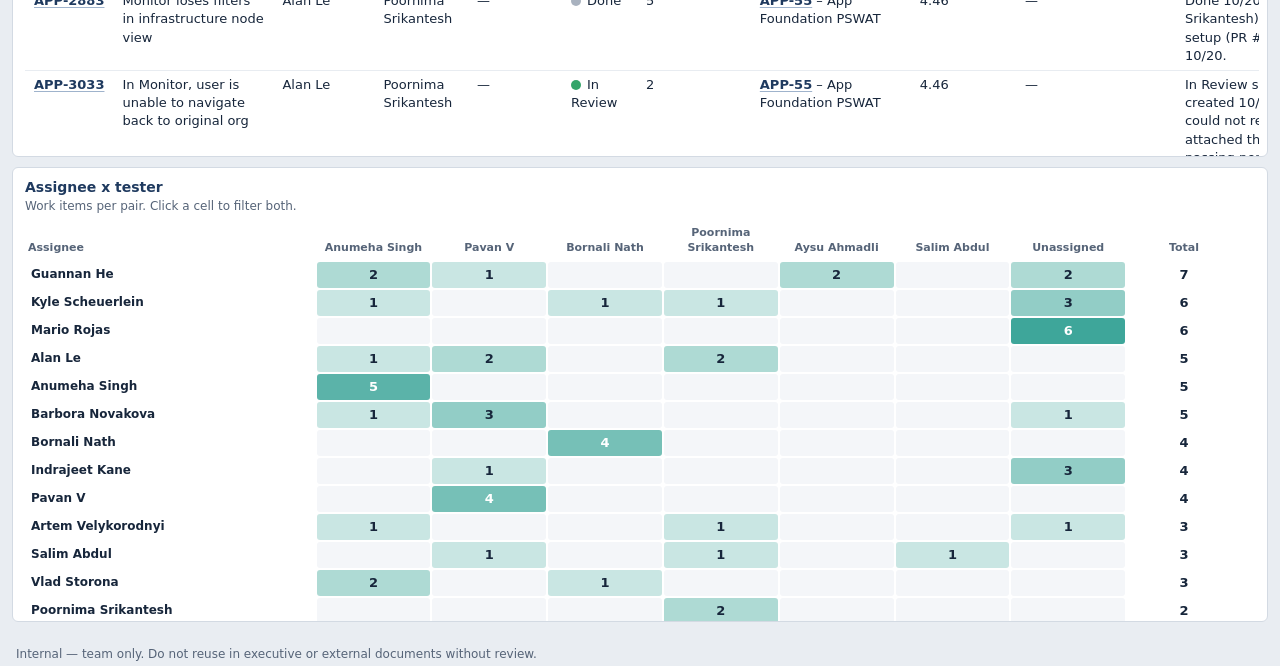
==== commit ac8dcb57: "Clarify snapshot status and link live Jira dashboard" ====
--- a/index.html
+++ b/index.html
@@ -18,7 +18,13 @@
         <a class="tab" href="quality-intake.html">Quality Intake</a>
       </nav>
       <div class="sprint-picker" id="sprint-picker"></div>
-      <div class="asof" id="asof">Data as of &mdash;</div>
+      <div class="snapshot-status" role="status" aria-label="Snapshot update status">
+        <span class="snapshot-badge">SNAPSHOT &middot; NOT LIVE</span>
+        <span class="asof" id="asof">Data as of &mdash;</span>
+      </div>
+      <a class="live-dashboard-link" target="_blank" rel="noopener noreferrer" title="Open the Jira dashboard for the latest Jira data">
+        Jira dashboard <span class="live-dashboard-badge">LIVE</span><span aria-hidden="true">&#8599;</span>
+      </a>
     </header>
     <section class="sprint-banner" id="sprint-banner" hidden aria-live="polite"></section>
     <div class="filterbar" id="filterbar"></div>
--- a/dashboard.css
+++ b/dashboard.css
@@ -60,7 +60,13 @@
 .tab:hover { color: #fff; }
 .tab.active { color: #fff; border-bottom-color: var(--teal); }
 .tab:focus-visible { outline-color: #fff; outline-offset: -3px; }
-.asof { margin-left: auto; color: #c9d5e6; }
+.snapshot-status { margin-left: auto; display: flex; align-items: center; gap: 10px; min-width: 0; }
+.snapshot-badge { flex: none; padding: 5px 7px; border-radius: 4px; background: #f3dfa9; color: #4d3d13; font-size: 9px; font-weight: 800; letter-spacing: .045em; line-height: 1.1; white-space: nowrap; }
+.asof { color: #e4eaf1; font-size: 11px; white-space: nowrap; }
+.live-dashboard-link { flex: none; display: inline-flex; align-items: center; gap: 6px; padding: 7px 9px; border: 1px solid #58c7b9; border-radius: 5px; background: #2a9d8f; color: #fff; font-size: 11px; font-weight: 700; line-height: 1.1; text-decoration: none; white-space: nowrap; }
+.live-dashboard-link:hover { background: #23877c; color: #fff; }
+.live-dashboard-link:focus-visible { outline-color: #fff; outline-offset: 2px; }
+.live-dashboard-badge { padding: 2px 4px; border-radius: 3px; background: #fff; color: #216e65; font-size: 9px; font-weight: 800; letter-spacing: .04em; }
 .sprint-picker { display: flex; align-items: center; gap: 8px; color: #fff; flex: none; }
 .sprint-picker label { font-weight: 600; }
 .sprint-picker select { max-width: 340px; min-width: 180px; padding: 4px 7px; border: 1px solid #c9d5e6; border-radius: 5px; color: var(--ink); background: var(--surface); font: inherit; }
@@ -221,7 +227,10 @@
   .tab { padding: 0 7px; }
   .sprint-picker { order: 3; flex: 1 1 100%; }
   .sprint-picker select { flex: 1; width: 1px; min-width: 0; max-width: none; }
-  .asof { order: 4; margin-left: 0; font-size: 11px; }
+  .snapshot-status { order: 4; flex: 1 1 auto; margin-left: 0; gap: 7px; }
+  .snapshot-badge { font-size: 8px; }
+  .asof { font-size: 10px; white-space: normal; }
+  .live-dashboard-link { order: 5; padding: 6px 7px; font-size: 10px; }
   .sprint-banner { display: block; padding: 6px 12px; }
   .sprint-banner-asof, .sprint-banner-note { display: block; }
   .sprint-banner-asof { margin-top: 2px; }
@@ -232,6 +241,9 @@
   .ctl input { width: 100%; }
 }
 @media (min-width: 901px) and (max-width: 1365px) {
+  .topbar { height: auto; min-height: var(--topbar-h); flex-wrap: wrap; gap: 4px 14px; padding: 6px 12px; }
+  .snapshot-status { margin-left: 0; }
+  .live-dashboard-link { margin-left: auto; }
   .kpis.k5 { grid-template-columns: repeat(3, minmax(0, 1fr)); }
   .kpis.k7 { grid-template-columns: repeat(4, minmax(0, 1fr)); }
   .qi-grid { grid-template-columns: repeat(2, minmax(0, 1fr)); }
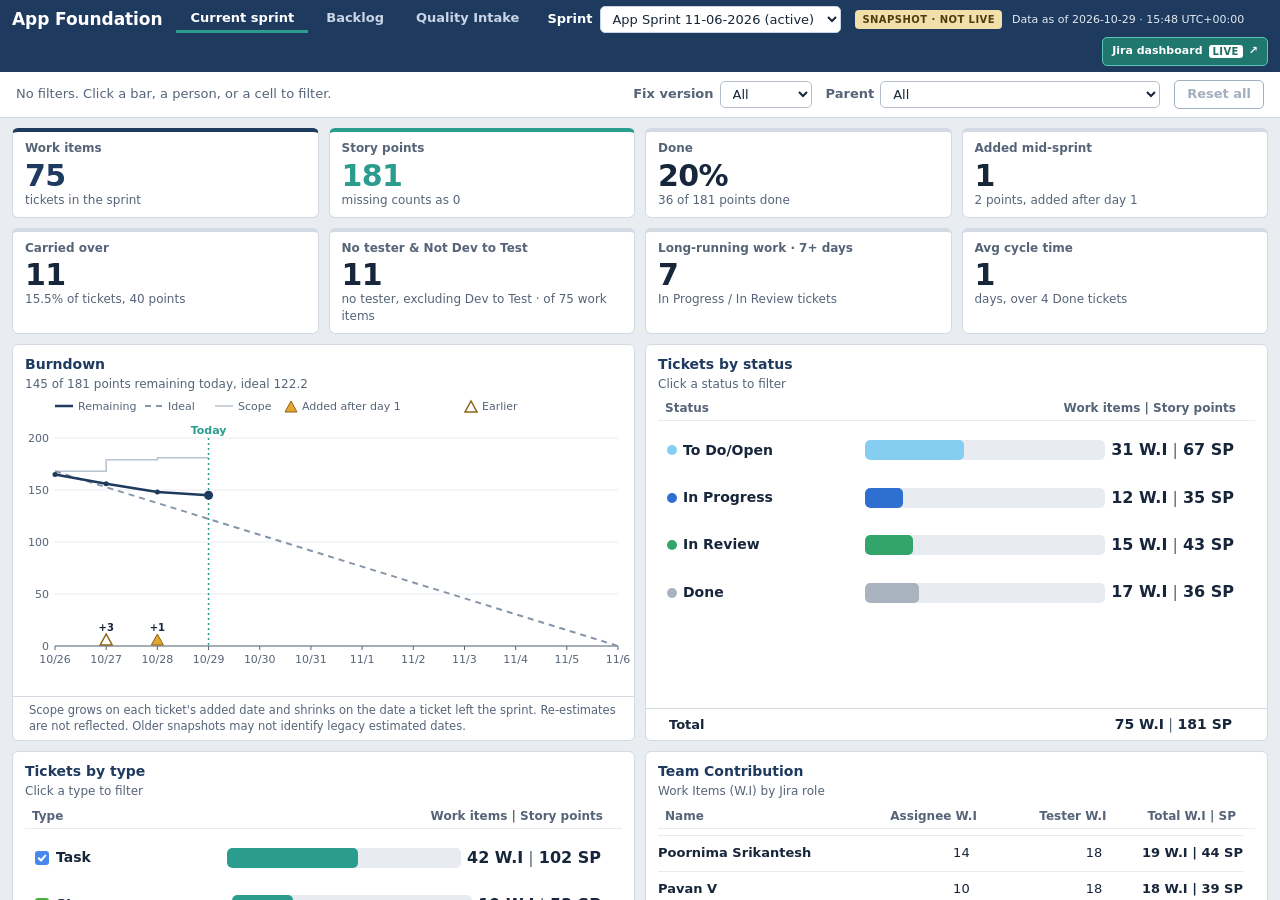
==== commit a0fe03b5: "App: sprint-switch fixes, error handling, accessibility, CSP, shared helpers (C2, C6-C23) - sprint.j" ====
--- a/index.html
+++ b/index.html
@@ -1,15 +1,16 @@
 <!doctype html>
-<!-- Cloudflare deployment probe: 2026-10-21 -->
 <html lang="en">
 <head>
   <meta charset="utf-8">
   <meta name="viewport" content="width=device-width, initial-scale=1">
+  <meta http-equiv="Content-Security-Policy" content="default-src 'self'; script-src 'self'; style-src 'self'; img-src 'self' data:; connect-src 'self'; font-src 'none'; object-src 'none'; base-uri 'none'; form-action 'none'">
   <title>Current sprint - App Foundation</title>
   <link rel="icon" href="data:,">
   <link rel="stylesheet" href="dashboard.css">
 </head>
 <body>
   <div class="app">
+    <h1 class="visually-hidden">App Foundation · Current sprint</h1>
     <header class="topbar">
       <div class="brand">App Foundation</div>
       <nav class="tabs" aria-label="Pages">
--- a/dashboard.css
+++ b/dashboard.css
@@ -2,26 +2,45 @@
 :root {
   --bg: #e9edf2;
   --surface: #ffffff;
+  --surface-sunk: #f4f6f9;  /* table headers, empty heat cells */
+  --hover: #f1f5f8;         /* row hover */
   --ink: #17263b;
   --muted: #566478;
   --line: #d3dae3;
   --line-soft: #e8ecf1;
+  --line-strong: #b4bdc9;   /* form control borders, scrollbar thumbs */
   --navy: #1f3a5f;
   --teal: #2a9d8f;
   --teal-soft: #e3f3f1;
+  --live: #1f776d;          /* "Jira dashboard · LIVE" button: white text keeps 5.4:1 */
+  --live-hover: #19645c;
   --warn: #b83a2e;
 
-  /* status buckets (SPEC §9) */
+  /* status buckets (SPEC §10) */
   --s-todo: #86cdf2;   /* sky blue */
   --s-prog: #2f6fd0;   /* blue */
   --s-review: #34a56a; /* green */
   --s-done: #a9b2bf;   /* gray */
   --s-other: #e3a72f;  /* amber, hatched */
+  --s-other-stripe: #f3d589;
+
+  /* burndown (SPEC §6.3); dashboard.js AF.COLORS mirrors these values for the SVG */
+  --chart-scope: #b9c3d0;
+  --chart-ideal: #8795a8;
+  --marker-added: #e3a72f;
+  --marker-added-stroke: #8a6414;
+  --marker-added-hover: #f0b93f;
+  --marker-removed: #d64545;
+  --marker-removed-stroke: #8f1f1f;
+  --marker-removed-hover: #ee6b6b;
 
   /* readiness (tracker fills; bars use stronger versions) */
   --dor-ready: #c6efce;
   --dor-weak: #ffeb9c;
   --dor-missing: #ffc7ce;
+  --dor-ready-bar: #7fcf8f;
+  --dor-weak-bar: #f0c93e;
+  --dor-missing-bar: #f08f9c;
 
   --topbar-h: 52px;
   --filterbar-h: 46px;
@@ -44,6 +63,8 @@
 a { color: var(--navy); }
 :focus-visible { outline: 2px solid var(--teal); outline-offset: 2px; }
 button { font: inherit; color: inherit; }
+/* Hidden visually, still read by screen readers (page headings, the burndown data table). */
+.visually-hidden { position: absolute !important; width: 1px; height: 1px; padding: 0; margin: -1px; overflow: hidden; clip: rect(0 0 0 0); clip-path: inset(50%); white-space: nowrap; border: 0; }
 
 /* ---- shell ---- */
 .app { display: flex; flex-direction: column; min-height: 100vh; }
@@ -61,17 +82,17 @@
 .tab.active { color: #fff; border-bottom-color: var(--teal); }
 .tab:focus-visible { outline-color: #fff; outline-offset: -3px; }
 .snapshot-status { margin-left: auto; display: flex; align-items: center; gap: 10px; min-width: 0; }
-.snapshot-badge { flex: none; padding: 5px 7px; border-radius: 4px; background: #f3dfa9; color: #4d3d13; font-size: 9px; font-weight: 800; letter-spacing: .045em; line-height: 1.1; white-space: nowrap; }
+.snapshot-badge { flex: none; padding: 4px 7px; border-radius: 4px; background: #f3dfa9; color: #4d3d13; font-size: 10px; font-weight: 800; letter-spacing: .045em; line-height: 1.1; white-space: nowrap; }
 .asof { color: #e4eaf1; font-size: 11px; white-space: nowrap; }
-.live-dashboard-link { flex: none; display: inline-flex; align-items: center; gap: 6px; padding: 7px 9px; border: 1px solid #58c7b9; border-radius: 5px; background: #2a9d8f; color: #fff; font-size: 11px; font-weight: 700; line-height: 1.1; text-decoration: none; white-space: nowrap; }
-.live-dashboard-link:hover { background: #23877c; color: #fff; }
+.live-dashboard-link { flex: none; display: inline-flex; align-items: center; gap: 6px; padding: 7px 9px; border: 1px solid #58c7b9; border-radius: 5px; background: var(--live); color: #fff; font-size: 11px; font-weight: 700; line-height: 1.1; text-decoration: none; white-space: nowrap; }
+.live-dashboard-link:hover { background: var(--live-hover); color: #fff; }
 .live-dashboard-link:focus-visible { outline-color: #fff; outline-offset: 2px; }
-.live-dashboard-badge { padding: 2px 4px; border-radius: 3px; background: #fff; color: #216e65; font-size: 9px; font-weight: 800; letter-spacing: .04em; }
+.live-dashboard-badge { padding: 1px 4px; border-radius: 3px; background: #fff; color: #216e65; font-size: 10px; font-weight: 800; letter-spacing: .04em; }
 .sprint-picker { display: flex; align-items: center; gap: 8px; color: #fff; flex: none; }
 .sprint-picker label { font-weight: 600; }
 .sprint-picker select { max-width: 340px; min-width: 180px; padding: 4px 7px; border: 1px solid #c9d5e6; border-radius: 5px; color: var(--ink); background: var(--surface); font: inherit; }
 .sprint-picker select:focus-visible { outline-color: #fff; }
-.sprint-banner { flex: none; display: flex; flex-wrap: wrap; align-items: baseline; gap: 2px 12px; padding: 8px 16px; background: #354052; border-left: 6px solid #e3a72f; border-bottom: 1px solid #273243; color: #fff; }
+.sprint-banner { flex: none; display: flex; flex-wrap: wrap; align-items: baseline; gap: 2px 12px; padding: 8px 16px; background: #354052; border-left: 6px solid var(--s-other); border-bottom: 1px solid #273243; color: #fff; }
 .sprint-banner[hidden] { display: none; }
 .sprint-banner-label { color: #fff; font-size: 12px; letter-spacing: .045em; }
 .sprint-banner-asof { color: #e4eaf1; font-size: 12px; }
@@ -88,18 +109,18 @@
   display: inline-flex; align-items: center; gap: 4px; padding: 2px 3px 2px 10px; border-radius: 999px;
   border: 1px solid var(--teal); background: var(--teal-soft); font-weight: 600;
 }
+.tag > span { max-width: 380px; overflow: hidden; text-overflow: ellipsis; white-space: nowrap; }
 .tag-x { border: 0; background: transparent; cursor: pointer; width: 20px; height: 20px; border-radius: 50%; line-height: 1; font-size: 15px; color: var(--muted); }
-.tag-x:hover { background: #fff; color: var(--ink); }
+.tag-x:hover { background: var(--surface); color: var(--ink); }
 .ctl { display: flex; align-items: center; gap: 6px; }
 .ctl label { color: var(--muted); font-weight: 600; }
 .ctl select, .ctl input {
-  font: inherit; color: var(--ink); background: var(--surface); border: 1px solid #b4bdc9; border-radius: 5px; padding: 4px 8px;
+  font: inherit; color: var(--ink); background: var(--surface); border: 1px solid var(--line-strong); border-radius: 5px; padding: 4px 8px;
 }
 .ctl select { max-width: 280px; }
 .ctl input { width: 300px; }
-.tag > span { max-width: 380px; overflow: hidden; text-overflow: ellipsis; white-space: nowrap; }
 .epicwrap { position: relative; }
-.epicbtn { font: inherit; color: var(--ink); background: var(--surface); border: 1px solid #b4bdc9; border-radius: 5px; padding: 4px 10px; cursor: pointer; font-weight: 600; }
+.epicbtn { font: inherit; color: var(--ink); background: var(--surface); border: 1px solid var(--line-strong); border-radius: 5px; padding: 4px 10px; cursor: pointer; font-weight: 600; }
 .epicbtn:hover { border-color: var(--navy); }
 .epicpop { position: absolute; z-index: 30; top: calc(100% + 4px); right: 0; width: 440px; max-width: calc(100vw - 24px); background: var(--surface); border: 1px solid var(--navy); border-radius: 6px; box-shadow: 0 6px 18px rgba(31, 58, 95, 0.25); display: flex; flex-direction: column; }
 .epicpop[hidden] { display: none; }
@@ -108,7 +129,7 @@
 .epicclear:hover { background: var(--navy); color: #fff; }
 .epiclist { max-height: 360px; overflow-y: auto; padding: 4px 0; }
 .epicopt { display: flex; align-items: center; gap: 8px; padding: 4px 10px; cursor: pointer; }
-.epicopt:hover { background: #f1f5f8; }
+.epicopt:hover { background: var(--hover); }
 .epicopt input { flex: none; width: 16px; height: 16px; accent-color: var(--teal); }
 .epicopt .name { flex: 1; min-width: 0; overflow: hidden; text-overflow: ellipsis; white-space: nowrap; }
 .epicopt .n { flex: none; color: var(--muted); font-weight: 700; }
@@ -116,7 +137,7 @@
   border: 1px solid var(--navy); background: var(--surface); color: var(--navy); font-weight: 600; border-radius: 5px; padding: 4px 12px; cursor: pointer;
 }
 .resetall:hover:not(:disabled) { background: var(--navy); color: #fff; }
-.resetall:disabled { opacity: 0.4; cursor: default; }
+.resetall:disabled { opacity: 0.4; cursor: default; } /* disabled controls are exempt from the contrast minimum */
 .dorhint { color: var(--muted); font-size: 12px; flex-basis: 100%; margin: -2px 0 0; }
 .dorhint:empty { display: none; }
 
@@ -154,11 +175,10 @@
 .kpis { grid-template-columns: repeat(2, minmax(0, 1fr)); }
 .main { grid-template-columns: repeat(2, minmax(0, 1fr)); }
 .detail { min-width: 0; }
-.tile { margin: 0; }
 .main .tile .tile-body { max-height: 400px; }
 .detail .tile-body { max-height: 460px; }
 
-/* ---- sprint page: lower row and chart tile ---- */
+/* ---- sprint page: lower row and chart tile (base rules must stay before the media block) ---- */
 .lower { display: block; margin-bottom: 10px; min-width: 0; }
 .lower .tile { margin-bottom: 10px; }
 .lower .tile-body { max-height: 400px; }
@@ -166,22 +186,23 @@
 .tile-foot .footnote { margin: 0; font-weight: 400; font-size: 11.5px; line-height: 1.35; color: var(--muted); }
 svg.burndown { display: block; }
 .bd-day:hover { fill: rgba(31, 58, 95, 0.06); }
-.bd-added { cursor: pointer; outline: none; }
-.bd-removed { cursor: pointer; outline: none; }
-.bd-removed:hover path, .bd-removed.bd-sel path { fill: #ee6b6b; stroke: #1f3a5f; stroke-width: 1.5; }
-.bd-removed:focus-visible path { stroke: #1f3a5f; stroke-width: 2.5; }
-.bd-added:hover path, .bd-sel path { fill: #f0b93f; stroke: #1f3a5f; stroke-width: 1.5; }
-.bd-added:focus-visible path { stroke: #1f3a5f; stroke-width: 2.5; }
+.bd-added, .bd-removed { cursor: pointer; }
+/* Markers are SVG buttons: a visible ring on the hit area when focused from the keyboard (C19). */
+.bd-added:focus, .bd-removed:focus { outline: none; }
+.bd-added:focus-visible .bd-hit, .bd-removed:focus-visible .bd-hit { stroke: var(--teal); stroke-width: 2; }
+.bd-added:focus-visible path, .bd-removed:focus-visible path { stroke: var(--navy); stroke-width: 2.5; }
+.bd-added:hover path, .bd-added.is-selected path { fill: var(--marker-added-hover); stroke: var(--navy); stroke-width: 1.5; }
+.bd-removed:hover path, .bd-removed.is-selected path { fill: var(--marker-removed-hover); stroke: var(--navy); stroke-width: 1.5; }
 .tile:has(.chart) { position: relative; }
-.bd-pop { position: absolute; z-index: 5; right: 12px; top: 76px; width: min(420px, max(58%, 300px), calc(100% - 24px)); max-height: calc(100% - 152px); display: flex; flex-direction: column; background: #fff; border: 1px solid var(--navy); border-radius: 6px; box-shadow: 0 4px 14px rgba(31, 58, 95, 0.22); }
+.bd-pop { position: absolute; z-index: 5; right: 12px; top: 76px; width: min(420px, max(58%, 300px), calc(100% - 24px)); max-height: calc(100% - 152px); display: flex; flex-direction: column; background: var(--surface); border: 1px solid var(--navy); border-radius: 6px; box-shadow: 0 4px 14px rgba(31, 58, 95, 0.22); }
 .bd-pop-head { display: flex; justify-content: space-between; align-items: flex-start; gap: 8px; padding: 8px 10px; border-bottom: 1px solid var(--line-soft); font-size: 13px; }
 .bd-pop-sub { display: block; font-size: 12px; color: var(--muted); }
-.bd-pop-x { border: 1px solid var(--line-soft); background: #fff; border-radius: 4px; font-size: 18px; line-height: 1; width: 26px; height: 26px; cursor: pointer; color: var(--navy); }
+.bd-pop-x { border: 1px solid var(--line-soft); background: var(--surface); border-radius: 4px; font-size: 18px; line-height: 1; width: 26px; height: 26px; cursor: pointer; color: var(--navy); }
 .bd-pop-x:hover { background: var(--line-soft); }
 .bd-pop-x:focus-visible { outline: 2px solid var(--navy); outline-offset: 1px; }
 .bd-pop-body { overflow-y: auto; overflow-x: hidden; min-height: 0; }
 .bd-pop-table { width: 100%; border-collapse: collapse; font-size: 12px; }
-.bd-pop-table th { position: sticky; top: 0; background: #f4f6f9; text-align: left; padding: 4px 8px; font-weight: 600; color: var(--muted); }
+.bd-pop-table th { position: sticky; top: 0; background: var(--surface-sunk); text-align: left; padding: 4px 8px; font-weight: 600; color: var(--muted); }
 .bd-pop-table td { overflow-wrap: anywhere; padding: 4px 8px; border-top: 1px solid var(--line-soft); vertical-align: top; }
 .bd-pop-table td.sum { min-width: 120px; }
 .bd-pop-table td.num { text-align: right; }
@@ -191,15 +212,17 @@
   html, body { height: 100%; overflow: hidden; }
   .app { height: 100vh; min-height: 0; }
   .board { min-height: 0; display: grid; grid-template-rows: auto minmax(0, 1.1475fr) minmax(0, 1.2025fr); gap: 10px; overflow: hidden; }
-  .board.quality-board { grid-template-rows: auto minmax(0, 1fr); overflow: hidden; }
+  .board.quality-board { grid-template-rows: auto minmax(0, 1fr); }
   .quality-board { overflow: hidden; }
   .qi-grid { grid-template-columns: repeat(3, minmax(0, 1fr)); }
   .qi-sprint { min-height: 0; }
   .qi-ticket-scroll { max-height: 40vh; }
   .kpis, .main { margin-bottom: 0; min-height: 0; }
-  .kpis.k4 { grid-template-columns: repeat(4, minmax(0, 1fr)); }
   .kpis.k5 { grid-template-columns: repeat(5, minmax(0, 1fr)); }
-  .kpis.k7 { grid-template-columns: repeat(7, minmax(0, 1fr)); }
+  .kpis.k8 { grid-template-columns: repeat(8, minmax(0, 1fr)); }
+  .kpis.k8 .kpi { padding: 6px 8px; }
+  .kpis.k8 .kpi .label, .kpis.k8 .kpi .hint { font-size: 11px; line-height: 1.25; }
+  .kpis.k8 .kpi .value { font-size: 26px; }
   .main.sprint { grid-template-columns: minmax(0, 1.7fr) minmax(250px, 1fr) minmax(250px, 1fr) minmax(0, 1.8fr); }
   .lower { min-height: 0; margin-bottom: 0; display: grid; gap: 10px; grid-template-columns: minmax(0, 1fr) minmax(440px, 28%); }
   .lower .tile { margin-bottom: 0; }
@@ -228,7 +251,6 @@
   .sprint-picker { order: 3; flex: 1 1 100%; }
   .sprint-picker select { flex: 1; width: 1px; min-width: 0; max-width: none; }
   .snapshot-status { order: 4; flex: 1 1 auto; margin-left: 0; gap: 7px; }
-  .snapshot-badge { font-size: 8px; }
   .asof { font-size: 10px; white-space: normal; }
   .live-dashboard-link { order: 5; padding: 6px 7px; font-size: 10px; }
   .sprint-banner { display: block; padding: 6px 12px; }
@@ -245,24 +267,23 @@
   .snapshot-status { margin-left: 0; }
   .live-dashboard-link { margin-left: auto; }
   .kpis.k5 { grid-template-columns: repeat(3, minmax(0, 1fr)); }
-  .kpis.k7 { grid-template-columns: repeat(4, minmax(0, 1fr)); }
+  .kpis.k8 { grid-template-columns: repeat(4, minmax(0, 1fr)); }
   .qi-grid { grid-template-columns: repeat(2, minmax(0, 1fr)); }
 }
 
 /* ---- tiles ---- */
 .tile {
-  background: var(--surface); border: 1px solid var(--line); border-radius: 6px;
+  margin: 0; background: var(--surface); border: 1px solid var(--line); border-radius: 6px;
   display: flex; flex-direction: column; min-width: 0; min-height: 0; padding: 10px 12px 0; overflow: hidden;
 }
 .tile-head h2 { margin: 0; font-size: 14px; font-weight: 700; color: var(--navy); }
 .tile-head .sub { margin: 1px 0 0; color: var(--muted); font-size: 12px; }
 .tile-body { flex: 1; min-height: 0; overflow: auto; margin: 6px -4px 0; padding: 0 4px; scrollbar-gutter: stable; }
 .tile-body::-webkit-scrollbar { width: 12px; height: 12px; }
-.tile-body::-webkit-scrollbar-thumb { background: #b4bdc9; border-radius: 6px; border: 2px solid var(--surface); }
+.tile-body::-webkit-scrollbar-thumb { background: var(--line-strong); border-radius: 6px; border: 2px solid var(--surface); }
 .tile-body::-webkit-scrollbar-track { background: var(--line-soft); }
 .tile-foot { flex: none; border-top: 1px solid var(--line); margin: 0 -12px; padding: 6px 16px; font-weight: 700; }
 .colhead { flex: none; display: grid; gap: 10px; align-items: end; margin-top: 8px; padding: 0 19px 3px 7px; color: var(--muted); font-size: 12px; font-weight: 700; border-bottom: 1px solid var(--line-soft); }
-.note { margin: 0; padding: 4px 0 6px; color: var(--muted); font-size: 12px; flex: none; }
 
 /* KPI tiles */
 .kpi { padding: 8px 12px 8px; }
@@ -271,7 +292,7 @@
 .kpi .hint { color: var(--muted); font-size: 12px; }
 .kpi.clickable { cursor: pointer; }
 .kpi.clickable:hover, .kpi.clickable:focus-visible { box-shadow: 0 0 0 2px var(--teal); outline: none; }
-.kpi.clickable.selected { border-color: var(--teal); box-shadow: inset 0 0 0 2px var(--teal); }
+.kpi.clickable.is-selected { border-color: var(--teal); box-shadow: inset 0 0 0 2px var(--teal); }
 .kpi.items { border-top: 4px solid var(--navy); } .kpi.items .value { color: var(--navy); }
 .kpi.points { border-top: 4px solid var(--teal); } .kpi.points .value { color: var(--teal); }
 .kpi.plain { border-top: 4px solid var(--line); }
@@ -281,7 +302,7 @@
 .b-prog { background: var(--s-prog); }
 .b-review { background: var(--s-review); }
 .b-done { background: var(--s-done); }
-.b-other { background: repeating-linear-gradient(45deg, var(--s-other) 0 4px, #f3d589 4px 8px); }
+.b-other { background: repeating-linear-gradient(45deg, var(--s-other) 0 4px, var(--s-other-stripe) 4px 8px); }
 .dot { display: inline-block; width: 10px; height: 10px; border-radius: 50%; margin-right: 6px; vertical-align: -1px; flex: none; }
 .bar-track { flex: 1; min-width: 0; height: 12px; background: var(--line-soft); border-radius: 4px; overflow: hidden; }
 .bar { height: 100%; display: flex; border-radius: 4px; overflow: hidden; gap: 1px; }
@@ -289,66 +310,63 @@
 .seg.type-bar { background: var(--teal); }
 .fill { height: 100%; border-radius: 4px; background: var(--navy); }
 .fill.teal { background: var(--teal); }
-.fill.ready { background: #7fcf8f; } .fill.weak { background: #f0c93e; } .fill.missing { background: #f08f9c; } .fill.other { background: var(--s-done); }
-
-/* ---- clickable rows ---- */
+.fill.ready { background: var(--dor-ready-bar); } .fill.weak { background: var(--dor-weak-bar); } .fill.missing { background: var(--dor-missing-bar); } .fill.other { background: var(--s-done); }
+
+/* ---- clickable rows; selection state is .is-selected / .is-dimmed everywhere (SPEC §10) ---- */
 .rowbtn {
   appearance: none; display: grid; align-items: center; gap: 10px; width: 100%; text-align: left; cursor: pointer;
   background: transparent; border: 1px solid transparent; border-radius: 4px; padding: 4px 6px; margin: 0 0 1px;
 }
-.rowbtn:hover { background: #f1f5f8; }
-.rowbtn.sel { border-color: var(--teal); background: var(--teal-soft); }
-.rowbtn.dim { opacity: 0.5; }
-.rowbtn.dim:hover { opacity: 0.85; }
+.rowbtn:hover { background: var(--hover); }
+.rowbtn.is-selected { border-color: var(--teal); background: var(--teal-soft); }
+/* Dimmed rows stay readable (muted text keeps at least 4.5:1); only the bar, dot and icon fade. */
+.rowbtn.is-dimmed { color: var(--muted); }
+.rowbtn.is-dimmed .bar-track > *, .rowbtn.is-dimmed .dot, .rowbtn.is-dimmed .ico { opacity: 0.35; }
+.rowbtn.is-dimmed:hover .bar-track > *, .rowbtn.is-dimmed:hover .dot, .rowbtn.is-dimmed:hover .ico { opacity: 0.7; }
 .rowbtn.zero { color: var(--muted); }
 .rowbtn:focus-visible { outline-offset: 0; }
 
-.status-grid { grid-template-columns: minmax(56px, .8fr) minmax(0, 1fr) minmax(112px, max-content); gap: 6px; }
-.status-grid.tall { padding: 11px 8px; }
-.status-grid.tall .bar-track { height: 20px; border-radius: 5px; }
-.status-grid.tall .bar { border-radius: 5px; }
-.status-grid.tall .pair { font-size: 16px; }
-.status-grid.tall .name { font-size: 14px; }
-.status-grid .name { display: flex; align-items: center; font-weight: 600; }
+/* Tickets by status and Tickets by type rows: name, bar, `N W.I | P SP` */
+.bar-grid { grid-template-columns: minmax(56px, .8fr) minmax(0, 1fr) minmax(112px, max-content); gap: 6px; }
+.bar-grid.tall { padding: 11px 8px; }
+.bar-grid.tall .bar-track { height: 20px; border-radius: 5px; }
+.bar-grid.tall .bar { border-radius: 5px; }
+.bar-grid.tall .pair { font-size: 16px; }
+.bar-grid.tall .name { font-size: 14px; }
+.bar-grid .name { display: flex; align-items: center; font-weight: 600; }
 .pair { text-align: right; font-weight: 700; font-size: 14px; white-space: pre; }
 .pair .sep { color: var(--muted); font-weight: 400; }
-.people-grid { grid-template-columns: minmax(128px, 1fr) minmax(0, 1.2fr) minmax(0, 1.2fr); }
 .contribution-grid { display: grid; grid-template-columns: minmax(128px, 1.5fr) repeat(3, minmax(0, 1fr)); align-items: center; gap: 8px; }
 .contribution-grid > :not(:first-child) { text-align: right; }
 .contribution-row { min-height: 36px; border-top: 1px solid var(--line-soft); }
 .contribution-name { justify-self: start; max-width: 100%; overflow: hidden; text-overflow: ellipsis; white-space: nowrap; border: 0; border-radius: 4px; padding: 5px 6px; margin-left: -6px; background: transparent; color: var(--ink); font: inherit; font-weight: 600; text-align: left; cursor: pointer; }
-.contribution-name:hover, .contribution-name.selected { background: var(--teal-soft); color: var(--navy); }
-.contribution-name.dimmed { opacity: .48; }
 .contribution-value { justify-self: stretch; border: 0; border-radius: 4px; padding: 5px 8px; background: transparent; text-align: right; font: inherit; font-variant-numeric: tabular-nums; cursor: pointer; }
-.contribution-value:hover, .contribution-value.selected { background: var(--teal-soft); color: var(--navy); }
-.contribution-value.dimmed { opacity: .48; }
+.contribution-name:hover, .contribution-name.is-selected, .contribution-value:hover, .contribution-value.is-selected { background: var(--teal-soft); color: var(--navy); }
+.contribution-name.is-dimmed, .contribution-value.is-dimmed { color: var(--muted); font-weight: 400; }
 .contribution-total { font-weight: 700; white-space: nowrap; }
 .contribution-grid.totalrow { padding-top: 6px; border-top: 2px solid var(--line); font-weight: 700; }
-.people-grid .person { font-weight: 600; overflow: hidden; text-overflow: ellipsis; white-space: nowrap; }
-.bar-cell { display: flex; align-items: center; gap: 6px; min-width: 0; }
-.bar-cell .n { width: 3.1ch; text-align: right; font-weight: 700; flex: none; }
 .dist-grid { grid-template-columns: minmax(64px, 0.9fr) minmax(0, 1.4fr) 34px; }
 .dist-grid .name { overflow: hidden; text-overflow: ellipsis; white-space: nowrap; }
 .dist-grid .n { text-align: right; font-weight: 700; }
 
-/* ---- heat grid ---- */
+/* ---- heat grid; cell colour comes from AF.heatColor, text is always ink (or muted when dimmed) ---- */
 table.heat { width: 100%; border-collapse: separate; border-spacing: 2px; table-layout: fixed; }
 table.heat th { position: sticky; top: 0; z-index: 2; background: var(--surface); color: var(--muted); font-size: 11px; font-weight: 700; text-align: center; padding: 2px 1px 4px; vertical-align: bottom; overflow-wrap: break-word; word-break: normal; }
 table.heat th.corner { text-align: left; width: 24%; }
 table.heat th.rowh { position: sticky; left: 0; z-index: 1; background: var(--surface); text-align: left; color: var(--ink); font-size: 12px; font-weight: 600; padding: 0 4px; vertical-align: middle; white-space: nowrap; overflow: hidden; text-overflow: ellipsis; }
 table.heat td { padding: 0; height: 26px; text-align: center; background: var(--line-soft); border-radius: 3px; }
 table.heat td.tot { background: transparent; font-weight: 700; }
-table.heat td.zero { background: #f4f6f9; }
-.cell { appearance: none; display: block; width: 100%; height: 100%; min-height: 26px; border: 1px solid transparent; border-radius: 3px; background: transparent; color: inherit; font-weight: 700; cursor: pointer; padding: 0; }
+table.heat td.zero { background: var(--surface-sunk); }
+.cell { appearance: none; display: block; width: 100%; height: 100%; min-height: 26px; border: 1px solid transparent; border-radius: 3px; background: transparent; color: var(--ink); font-weight: 700; cursor: pointer; padding: 0; }
 .cell:hover { border-color: var(--navy); }
-.cell.sel { border-color: var(--ink); box-shadow: inset 0 0 0 1px var(--ink); }
-table.heat td.dim { opacity: 0.4; }
+.cell.is-selected { border-color: var(--ink); box-shadow: inset 0 0 0 1px var(--ink); }
+table.heat td.is-dimmed .cell { color: var(--muted); font-weight: 600; }
 .cell:focus-visible { outline-offset: 1px; }
 
 /* ---- data tables ---- */
 table { width: 100%; border-collapse: separate; border-spacing: 0; }
 table.data th, table.data td { padding: 5px 9px; text-align: left; vertical-align: top; border-bottom: 1px solid var(--line-soft); }
-table.data thead th { position: sticky; top: 0; z-index: 2; background: #f4f7fa; color: var(--muted); font-size: 12px; font-weight: 700; border-bottom: 1px solid var(--line); white-space: nowrap; }
+table.data thead th { position: sticky; top: 0; z-index: 2; background: var(--surface-sunk); color: var(--muted); font-size: 12px; font-weight: 700; border-bottom: 1px solid var(--line); white-space: nowrap; }
 .detail-sort { display: inline-flex; align-items: center; gap: 4px; margin: 0; padding: 0; border: 0; background: transparent; color: inherit; font: inherit; text-align: left; cursor: pointer; }
 .detail-sort:hover { color: var(--navy); text-decoration: underline; }
 .detail-sort-arrow { min-width: 9px; color: var(--navy); font-size: 10px; line-height: 1; text-align: center; }
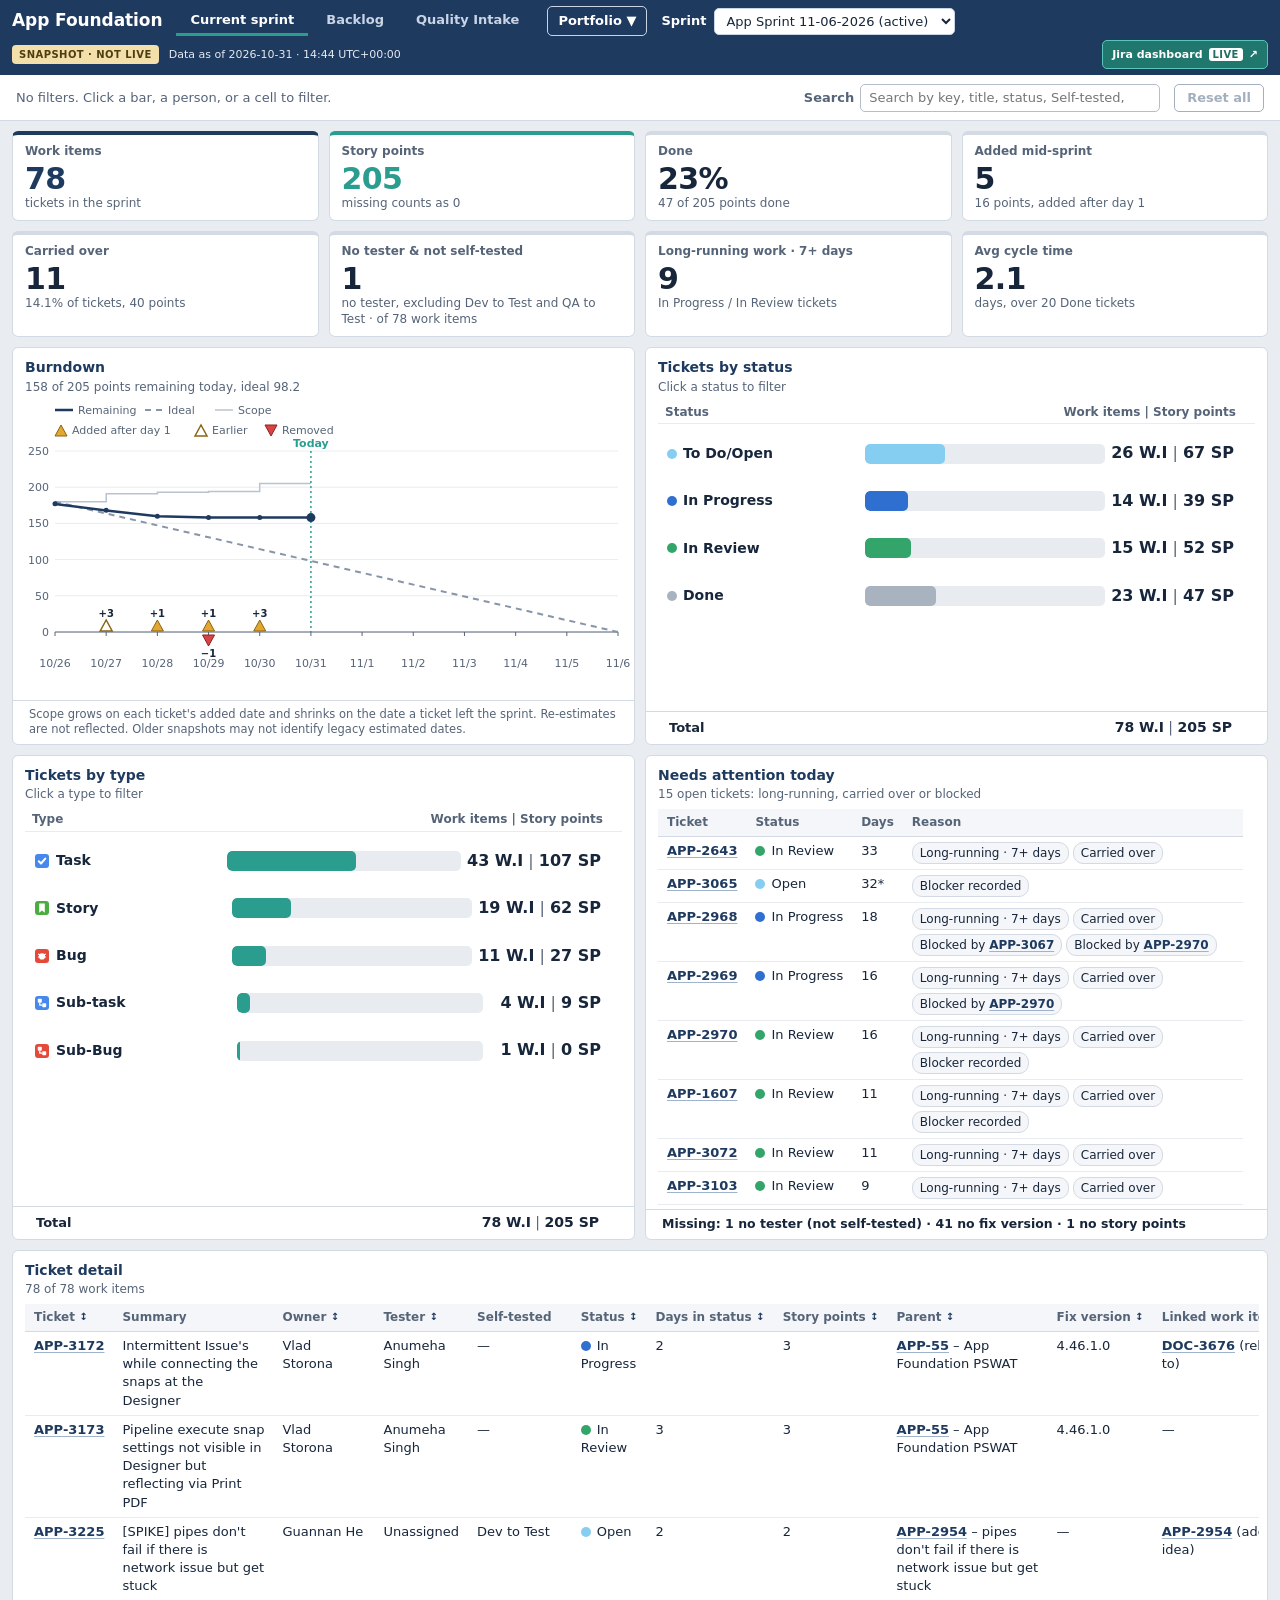
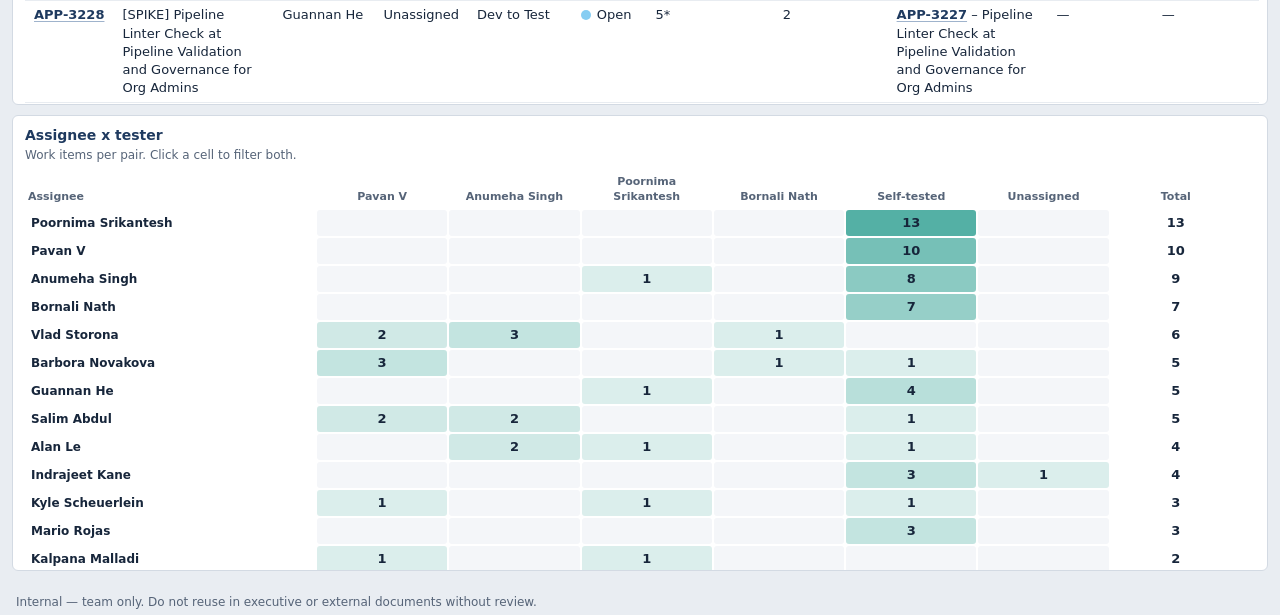
==== commit 12443901: "Portfolio page v1 (N-003): Portfolio menu next to the sprint selector, portfolio.html for AC, PLATEN" ====
--- a/index.html
+++ b/index.html
@@ -18,6 +18,15 @@
         <a class="tab" href="backlog.html">Backlog</a>
         <a class="tab" href="quality-intake.html">Quality Intake</a>
       </nav>
+      <details class="portfolio-picker" id="portfolio-picker">
+        <summary class="portfolio-picker-btn" aria-haspopup="true">Portfolio &#9660;</summary>
+        <ul class="portfolio-menu" role="menu">
+          <li role="none"><a role="menuitem" href="portfolio.html?project=AC">Agent Creator</a></li>
+          <li role="none"><a role="menuitem" href="portfolio.html?project=PLATENG">Platform Engineering</a></li>
+          <li role="none"><a role="menuitem" href="portfolio.html?project=APIM">APIM</a></li>
+          <li role="none"><a role="menuitem" href="portfolio.html?project=PLAT">Plat Core</a></li>
+        </ul>
+      </details>
       <div class="sprint-picker" id="sprint-picker"></div>
       <div class="snapshot-status" role="status" aria-label="Snapshot update status">
         <span class="snapshot-badge">SNAPSHOT &middot; NOT LIVE</span>
--- a/dashboard.css
+++ b/dashboard.css
@@ -88,6 +88,19 @@
 .live-dashboard-link:hover { background: var(--live-hover); color: #fff; }
 .live-dashboard-link:focus-visible { outline-color: #fff; outline-offset: 2px; }
 .live-dashboard-badge { padding: 1px 4px; border-radius: 3px; background: #fff; color: #216e65; font-size: 10px; font-weight: 800; letter-spacing: .04em; }
+/* Portfolio picker — Portfolio ▾ button next to sprint selector */
+.portfolio-picker { flex: none; position: relative; }
+.portfolio-picker-btn { display: flex; align-items: center; gap: 5px; padding: 5px 10px; border: 1px solid #c9d5e6; border-radius: 5px; background: transparent; color: #fff; font: inherit; font-size: 13px; font-weight: 600; cursor: pointer; list-style: none; white-space: nowrap; }
+.portfolio-picker-btn::-webkit-details-marker { display: none; }
+.portfolio-picker[open] .portfolio-picker-btn { background: rgba(255,255,255,.12); }
+.portfolio-picker-btn:hover { background: rgba(255,255,255,.12); }
+.portfolio-picker-btn:focus-visible { outline: 2px solid #fff; outline-offset: 2px; }
+.portfolio-menu { position: absolute; top: calc(100% + 4px); left: 0; z-index: 200; min-width: 180px; margin: 0; padding: 4px 0; list-style: none; background: var(--surface); border: 1px solid var(--line); border-radius: 6px; box-shadow: 0 4px 16px rgba(0,0,0,.18); }
+.portfolio-menu li { margin: 0; }
+.portfolio-menu a { display: block; padding: 8px 14px; color: var(--ink); font-size: 13px; text-decoration: none; }
+.portfolio-menu a:hover { background: var(--row-hover); }
+.portfolio-menu a:focus-visible { outline: 2px solid var(--navy); outline-offset: -2px; }
+.portfolio-menu a[aria-current="true"] { font-weight: 700; color: var(--navy); }
 .sprint-picker { display: flex; align-items: center; gap: 8px; color: #fff; flex: none; }
 .sprint-picker label { font-weight: 600; }
 .sprint-picker select { max-width: 340px; min-width: 180px; padding: 4px 7px; border: 1px solid #c9d5e6; border-radius: 5px; color: var(--ink); background: var(--surface); font: inherit; }
@@ -114,32 +127,22 @@
 .tag-x:hover { background: var(--surface); color: var(--ink); }
 .ctl { display: flex; align-items: center; gap: 6px; }
 .ctl label { color: var(--muted); font-weight: 600; }
-.ctl select, .ctl input {
+.ctl input {
   font: inherit; color: var(--ink); background: var(--surface); border: 1px solid var(--line-strong); border-radius: 5px; padding: 4px 8px;
 }
-.ctl select { max-width: 280px; }
 .ctl input { width: 300px; }
-.epicwrap { position: relative; }
-.epicbtn { font: inherit; color: var(--ink); background: var(--surface); border: 1px solid var(--line-strong); border-radius: 5px; padding: 4px 10px; cursor: pointer; font-weight: 600; }
-.epicbtn:hover { border-color: var(--navy); }
-.epicpop { position: absolute; z-index: 30; top: calc(100% + 4px); right: 0; width: 440px; max-width: calc(100vw - 24px); background: var(--surface); border: 1px solid var(--navy); border-radius: 6px; box-shadow: 0 6px 18px rgba(31, 58, 95, 0.25); display: flex; flex-direction: column; }
-.epicpop[hidden] { display: none; }
-.epichead { display: flex; justify-content: space-between; align-items: center; padding: 6px 10px; border-bottom: 1px solid var(--line-soft); color: var(--muted); font-weight: 600; }
-.epicclear { border: 1px solid var(--navy); background: var(--surface); color: var(--navy); border-radius: 4px; padding: 1px 10px; cursor: pointer; font-weight: 600; }
-.epicclear:hover { background: var(--navy); color: #fff; }
-.epiclist { max-height: 360px; overflow-y: auto; padding: 4px 0; }
-.epicopt { display: flex; align-items: center; gap: 8px; padding: 4px 10px; cursor: pointer; }
-.epicopt:hover { background: var(--hover); }
-.epicopt input { flex: none; width: 16px; height: 16px; accent-color: var(--teal); }
-.epicopt .name { flex: 1; min-width: 0; overflow: hidden; text-overflow: ellipsis; white-space: nowrap; }
-.epicopt .n { flex: none; color: var(--muted); font-weight: 700; }
+/* search box with a clear button (R001-19) */
+.searchwrap { position: relative; display: inline-flex; align-items: center; }
+.searchctl input { width: 300px; padding-right: 26px; }
+.searchctl input::-webkit-search-cancel-button { -webkit-appearance: none; appearance: none; }
+.search-clear { position: absolute; right: 4px; border: 0; background: transparent; color: var(--muted); font: inherit; font-size: 16px; line-height: 1; padding: 2px 5px; border-radius: 4px; cursor: pointer; }
+.search-clear:hover { color: var(--navy); background: var(--hover); }
+.search-clear[hidden] { display: none; }
 .resetall {
   border: 1px solid var(--navy); background: var(--surface); color: var(--navy); font-weight: 600; border-radius: 5px; padding: 4px 12px; cursor: pointer;
 }
 .resetall:hover:not(:disabled) { background: var(--navy); color: #fff; }
 .resetall:disabled { opacity: 0.4; cursor: default; } /* disabled controls are exempt from the contrast minimum */
-.dorhint { color: var(--muted); font-size: 12px; flex-basis: 100%; margin: -2px 0 0; }
-.dorhint:empty { display: none; }
 
 .foot { flex: none; height: var(--foot-h); display: flex; align-items: center; padding: 0 16px; color: var(--muted); font-size: 12px; }
 
@@ -248,6 +251,8 @@
   .brand { font-size: 15px; }
   .tabs { height: 36px; }
   .tab { padding: 0 7px; }
+  .portfolio-picker { order: 2; }
+  .portfolio-menu { left: auto; right: 0; }
   .sprint-picker { order: 3; flex: 1 1 100%; }
   .sprint-picker select { flex: 1; width: 1px; min-width: 0; max-width: none; }
   .snapshot-status { order: 4; flex: 1 1 auto; margin-left: 0; gap: 7px; }
@@ -336,15 +341,6 @@
 .bar-grid .name { display: flex; align-items: center; font-weight: 600; }
 .pair { text-align: right; font-weight: 700; font-size: 14px; white-space: pre; }
 .pair .sep { color: var(--muted); font-weight: 400; }
-.contribution-grid { display: grid; grid-template-columns: minmax(128px, 1.5fr) repeat(3, minmax(0, 1fr)); align-items: center; gap: 8px; }
-.contribution-grid > :not(:first-child) { text-align: right; }
-.contribution-row { min-height: 36px; border-top: 1px solid var(--line-soft); }
-.contribution-name { justify-self: start; max-width: 100%; overflow: hidden; text-overflow: ellipsis; white-space: nowrap; border: 0; border-radius: 4px; padding: 5px 6px; margin-left: -6px; background: transparent; color: var(--ink); font: inherit; font-weight: 600; text-align: left; cursor: pointer; }
-.contribution-value { justify-self: stretch; border: 0; border-radius: 4px; padding: 5px 8px; background: transparent; text-align: right; font: inherit; font-variant-numeric: tabular-nums; cursor: pointer; }
-.contribution-name:hover, .contribution-name.is-selected, .contribution-value:hover, .contribution-value.is-selected { background: var(--teal-soft); color: var(--navy); }
-.contribution-name.is-dimmed, .contribution-value.is-dimmed { color: var(--muted); font-weight: 400; }
-.contribution-total { font-weight: 700; white-space: nowrap; }
-.contribution-grid.totalrow { padding-top: 6px; border-top: 2px solid var(--line); font-weight: 700; }
 .dist-grid { grid-template-columns: minmax(64px, 0.9fr) minmax(0, 1.4fr) 34px; }
 .dist-grid .name { overflow: hidden; text-overflow: ellipsis; white-space: nowrap; }
 .dist-grid .n { text-align: right; font-weight: 700; }
@@ -378,6 +374,12 @@
 .lower table.wider { min-width: 1000px; }
 .lower td.wrap { min-width: 160px; }
 .lower td.wrap-text { white-space: normal; overflow-wrap: break-word; }
+/* ---- Needs attention today (sprint main row): key, status, days, reasons; no names ---- */
+table.attention td.status { white-space: nowrap; }
+table.attention td.reasons { white-space: normal; }
+.reason-list { display: flex; flex-wrap: wrap; gap: 4px; }
+.reason { display: inline-block; padding: 1px 7px; border-radius: 10px; background: var(--surface-sunk); border: 1px solid var(--line); font-size: 12px; line-height: 1.5; white-space: nowrap; }
+.attention-missing { margin: 0; font-size: 12.5px; line-height: 1.35; color: var(--ink); }
 .lower th.current-situation, .lower td.current-situation { min-width: 350px; }
 .empty { margin: 12px 4px; color: var(--muted); }
 .pill { display: inline-block; padding: 1px 9px; border-radius: 999px; font-weight: 600; font-size: 12px; border: 1px solid rgba(0,0,0,0.12); white-space: nowrap; }
@@ -398,4 +400,28 @@
 .message p { margin: 8px 0 0; }
 .loading { color: var(--muted); padding: 20px 4px; }
 
+/* ---- portfolio page ---- */
+.pf-title-bar { padding: 10px 16px 4px; }
+.pf-team-title { margin: 0; font-size: 20px; color: var(--navy); }
+.pf-points-note { margin: 4px 0 0; font-size: 12px; color: var(--muted); }
+.pf-warn { background: #fff8e7; border: 1px solid #f4d03f; border-radius: 5px; padding: 8px 14px; margin: 6px 16px; font-size: 13px; }
+.pf-select-hint { padding: 14px 16px; color: var(--muted); }
+.pf-tile { margin: 0 0 14px; }
+.pf-kv-grid { display: grid; grid-template-columns: repeat(auto-fill, minmax(200px, 1fr)); gap: 10px; padding: 10px 14px; }
+.pf-kv { background: var(--row-hover); border-radius: 5px; padding: 8px 10px; }
+.pf-kv-label { font-size: 11px; font-weight: 600; color: var(--muted); text-transform: uppercase; letter-spacing: .04em; margin-bottom: 3px; }
+.pf-kv-value { font-size: 16px; font-weight: 700; color: var(--navy); display: flex; align-items: center; gap: 4px; }
+.pf-kv-method { font-size: 11px; color: var(--muted); margin-top: 2px; }
+.pf-note { font-size: 12px; color: var(--muted); margin: 6px 14px 2px; }
+.pf-vel-table { width: 100%; }
+.pf-vel-table td, .pf-vel-table th { padding: 5px 8px; }
+.pf-late { color: var(--warn); font-weight: 700; }
+.pf-burn-wrap { display: flex; flex-direction: column; align-items: center; gap: 4px; padding: 8px 0; }
+.pf-burn { width: 100%; max-width: 400px; height: 100px; }
+.pf-burn-cap { font-size: 12px; color: var(--muted); margin: 0; }
+.pf-comp-table { width: 100%; font-size: 13px; }
+.pf-comp-table td, .pf-comp-table th { padding: 5px 8px; }
+abbr.approx-badge { text-decoration: none; cursor: help; font-size: 13px; font-weight: 700; color: var(--teal); margin-left: 3px; }
+.approx-lower { color: var(--warn); }
+
 @media (prefers-reduced-motion: reduce) { * { transition: none !important; animation: none !important; } }
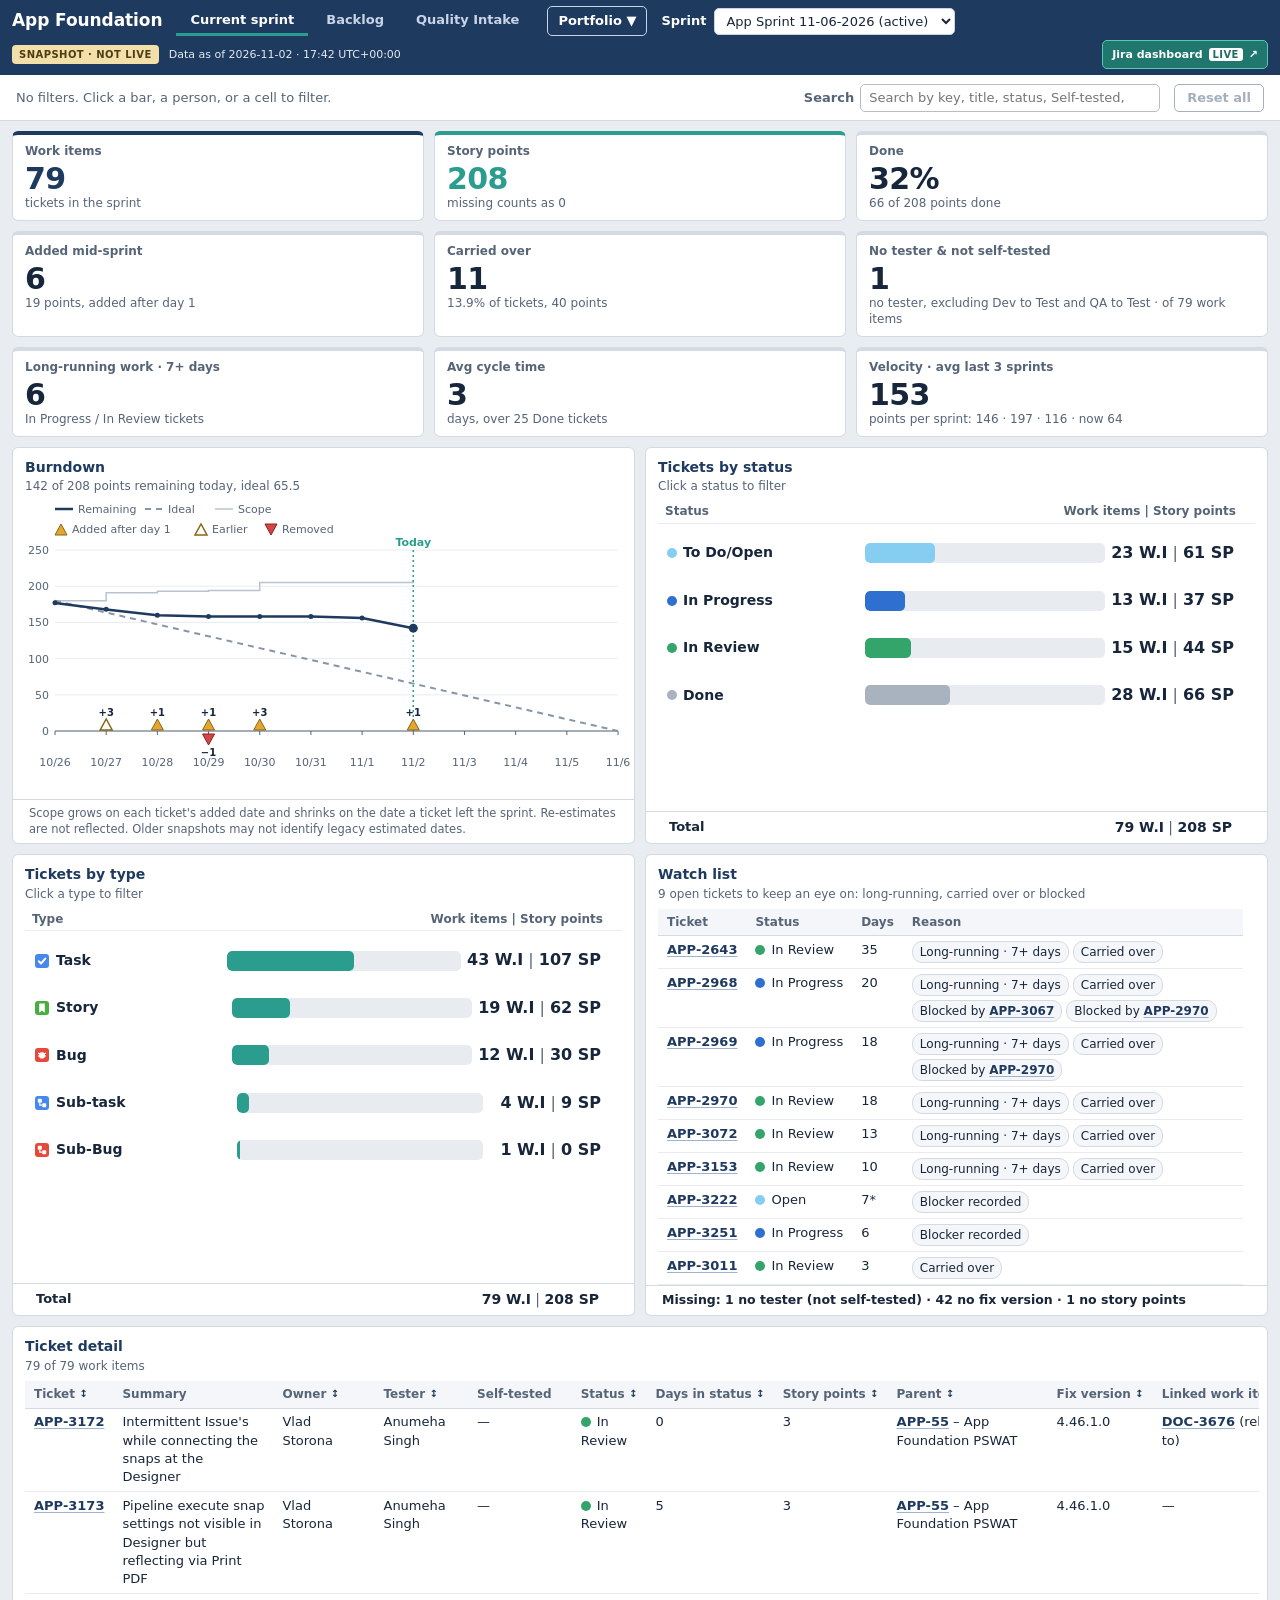
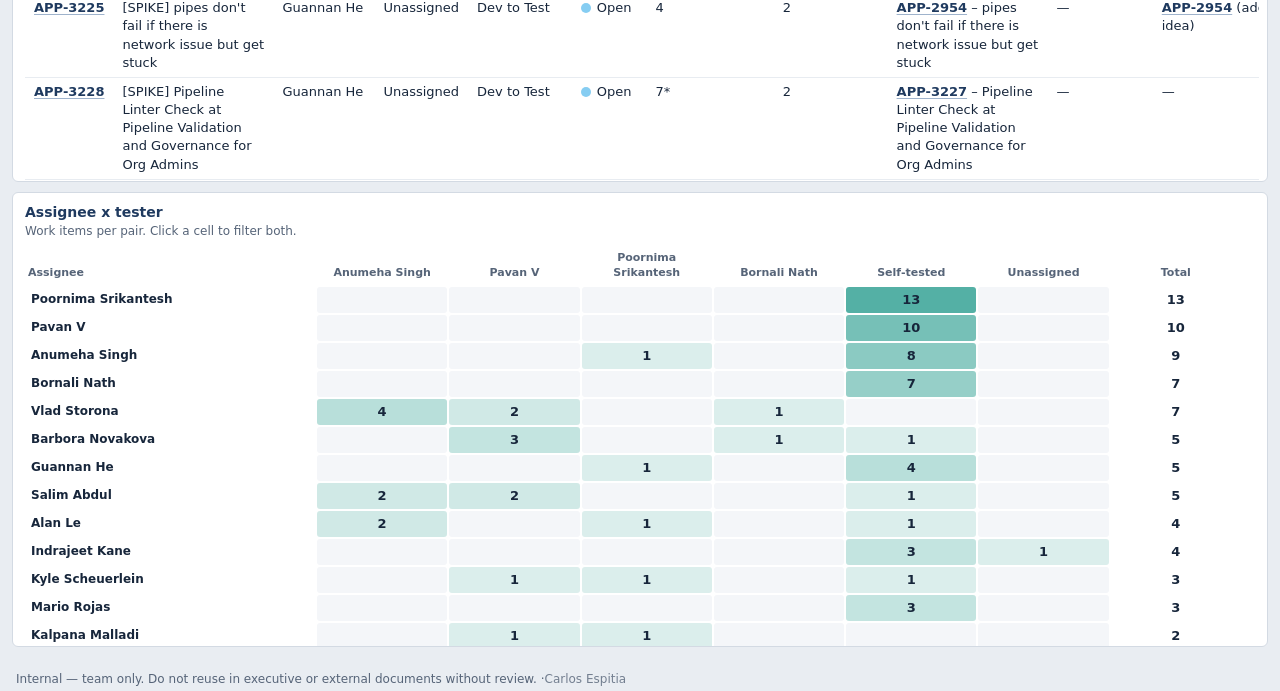
==== commit 103a4433: "Add LinkedIn footer link on all pages Adds a subtle "Carlos Espitia" attribution link to linkedin.co" ====
--- a/index.html
+++ b/index.html
@@ -23,7 +23,6 @@
         <ul class="portfolio-menu" role="menu">
           <li role="none"><a role="menuitem" href="portfolio.html?project=AC">Agent Creator</a></li>
           <li role="none"><a role="menuitem" href="portfolio.html?project=PLATENG">Platform Engineering</a></li>
-          <li role="none"><a role="menuitem" href="portfolio.html?project=APIM">APIM</a></li>
           <li role="none"><a role="menuitem" href="portfolio.html?project=PLAT">Plat Core</a></li>
         </ul>
       </details>
@@ -40,7 +39,7 @@
     <div class="filterbar" id="filterbar"></div>
     <main class="board" id="app"><p class="loading">Loading&hellip;</p></main>
     <noscript><p>This dashboard needs JavaScript.</p></noscript>
-    <footer class="foot">Internal &mdash; team only. Do not reuse in executive or external documents without review.</footer>
+    <footer class="foot">Internal &mdash; team only. Do not reuse in executive or external documents without review. &middot; <a href="https://www.linkedin.com/in/javierespitia/" target="_blank" rel="noopener" class="foot-li">Carlos Espitia</a></footer>
   </div>
   <script src="dashboard.js"></script>
   <script src="sprint.js"></script>
--- a/dashboard.css
+++ b/dashboard.css
@@ -101,6 +101,7 @@
 .portfolio-menu a:hover { background: var(--row-hover); }
 .portfolio-menu a:focus-visible { outline: 2px solid var(--navy); outline-offset: -2px; }
 .portfolio-menu a[aria-current="true"] { font-weight: 700; color: var(--navy); }
+.portfolio-sep { border-top: 1px solid #dde3ed; margin: 4px 0; }
 .sprint-picker { display: flex; align-items: center; gap: 8px; color: #fff; flex: none; }
 .sprint-picker label { font-weight: 600; }
 .sprint-picker select { max-width: 340px; min-width: 180px; padding: 4px 7px; border: 1px solid #c9d5e6; border-radius: 5px; color: var(--ink); background: var(--surface); font: inherit; }
@@ -145,6 +146,8 @@
 .resetall:disabled { opacity: 0.4; cursor: default; } /* disabled controls are exempt from the contrast minimum */
 
 .foot { flex: none; height: var(--foot-h); display: flex; align-items: center; padding: 0 16px; color: var(--muted); font-size: 12px; }
+.foot-li { color: inherit; text-decoration: none; opacity: 0.8; }
+.foot-li:hover { text-decoration: underline; opacity: 1; }
 
 /* ---- board: small-screen fallback is a normal scrolling page ---- */
 .board { flex: 1; padding: 10px 12px; display: block; }
@@ -223,9 +226,10 @@
   .kpis, .main { margin-bottom: 0; min-height: 0; }
   .kpis.k5 { grid-template-columns: repeat(5, minmax(0, 1fr)); }
   .kpis.k8 { grid-template-columns: repeat(8, minmax(0, 1fr)); }
-  .kpis.k8 .kpi { padding: 6px 8px; }
-  .kpis.k8 .kpi .label, .kpis.k8 .kpi .hint { font-size: 11px; line-height: 1.25; }
-  .kpis.k8 .kpi .value { font-size: 26px; }
+  .kpis.k9 { grid-template-columns: repeat(9, minmax(0, 1fr)); }
+  .kpis.k8 .kpi, .kpis.k9 .kpi { padding: 6px 8px; }
+  .kpis.k8 .kpi .label, .kpis.k8 .kpi .hint, .kpis.k9 .kpi .label, .kpis.k9 .kpi .hint { font-size: 11px; line-height: 1.25; }
+  .kpis.k8 .kpi .value, .kpis.k9 .kpi .value { font-size: 26px; }
   .main.sprint { grid-template-columns: minmax(0, 1.7fr) minmax(250px, 1fr) minmax(250px, 1fr) minmax(0, 1.8fr); }
   .lower { min-height: 0; margin-bottom: 0; display: grid; gap: 10px; grid-template-columns: minmax(0, 1fr) minmax(440px, 28%); }
   .lower .tile { margin-bottom: 0; }
@@ -273,6 +277,7 @@
   .live-dashboard-link { margin-left: auto; }
   .kpis.k5 { grid-template-columns: repeat(3, minmax(0, 1fr)); }
   .kpis.k8 { grid-template-columns: repeat(4, minmax(0, 1fr)); }
+  .kpis.k9 { grid-template-columns: repeat(3, minmax(0, 1fr)); }
   .qi-grid { grid-template-columns: repeat(2, minmax(0, 1fr)); }
 }
 
@@ -374,7 +379,7 @@
 .lower table.wider { min-width: 1000px; }
 .lower td.wrap { min-width: 160px; }
 .lower td.wrap-text { white-space: normal; overflow-wrap: break-word; }
-/* ---- Needs attention today (sprint main row): key, status, days, reasons; no names ---- */
+/* ---- Watch list (sprint main row): key, status, days, reasons; no names ---- */
 table.attention td.status { white-space: nowrap; }
 table.attention td.reasons { white-space: normal; }
 .reason-list { display: flex; flex-wrap: wrap; gap: 4px; }
@@ -400,28 +405,99 @@
 .message p { margin: 8px 0 0; }
 .loading { color: var(--muted); padding: 20px 4px; }
 
-/* ---- portfolio page ---- */
-.pf-title-bar { padding: 10px 16px 4px; }
+/* ---- portfolio page (v2: one team per screen) ---- */
+.board.portfolio-view { display: flex; flex-direction: column; overflow: auto; padding: 8px 12px 12px; gap: 8px; }
+.pf-top { display: flex; flex-direction: column; gap: 3px; }
+.pf-title-bar { display: flex; flex-wrap: wrap; align-items: baseline; gap: 2px 16px; }
 .pf-team-title { margin: 0; font-size: 20px; color: var(--navy); }
-.pf-points-note { margin: 4px 0 0; font-size: 12px; color: var(--muted); }
-.pf-warn { background: #fff8e7; border: 1px solid #f4d03f; border-radius: 5px; padding: 8px 14px; margin: 6px 16px; font-size: 13px; }
-.pf-select-hint { padding: 14px 16px; color: var(--muted); }
-.pf-tile { margin: 0 0 14px; }
-.pf-kv-grid { display: grid; grid-template-columns: repeat(auto-fill, minmax(200px, 1fr)); gap: 10px; padding: 10px 14px; }
-.pf-kv { background: var(--row-hover); border-radius: 5px; padding: 8px 10px; }
-.pf-kv-label { font-size: 11px; font-weight: 600; color: var(--muted); text-transform: uppercase; letter-spacing: .04em; margin-bottom: 3px; }
-.pf-kv-value { font-size: 16px; font-weight: 700; color: var(--navy); display: flex; align-items: center; gap: 4px; }
-.pf-kv-method { font-size: 11px; color: var(--muted); margin-top: 2px; }
-.pf-note { font-size: 12px; color: var(--muted); margin: 6px 14px 2px; }
-.pf-vel-table { width: 100%; }
+.pf-points-note { margin: 0; font-size: 12px; color: var(--muted); }
+.pf-summary { margin: 0; font-size: 14px; font-weight: 600; color: var(--navy); }
+.pf-warn { background: #fff8e7; border: 1px solid #f4d03f; border-radius: 5px; padding: 6px 12px; font-size: 13px; line-height: 1.4; }
+.pf-legend { font-size: 12px; color: var(--muted); position: relative; }
+.pf-legend summary { cursor: pointer; font-weight: 600; }
+.pf-legend[open] .pf-legend-body { position: absolute; z-index: 5; background: var(--surface); border: 1px solid var(--line); border-radius: 5px; padding: 8px 12px; min-width: 360px; box-shadow: 0 2px 8px rgba(0,0,0,.12); line-height: 1.6; }
+.pf-select-hint { padding: 6px 0; color: var(--muted); }
+.pf-team-list { margin: 4px 0 8px; padding-left: 1.2em; line-height: 1.8; }
+.pf-strip { display: flex; flex-wrap: wrap; align-items: stretch; gap: 6px 14px; padding: 6px 12px; background: var(--surface); border: 1px solid var(--line); border-radius: 6px; }
+.pf-main { display: flex; flex-direction: column; gap: 8px; }
+.pf-col { display: flex; flex-direction: column; gap: 8px; min-width: 0; min-height: 0; }
+.pf-tile { margin: 0; min-width: 0; padding-bottom: 8px; }
+.pf-tile .tile-head h3 { margin: 0; font-size: 14px; font-weight: 700; color: var(--navy); }
+.pf-tile .tile-head .sub { margin: 1px 0 0; color: var(--muted); font-size: 12px; }
+.pf-kv-grid { display: grid; grid-template-columns: repeat(auto-fill, minmax(150px, 1fr)); gap: 5px 8px; align-content: start; }
+.pf-kv-grid-sm { margin-top: 8px; }
+.pf-kv { min-width: 0; }
+.pf-kv-label { font-size: 11px; font-weight: 600; color: var(--muted); text-transform: uppercase; letter-spacing: .03em; margin-bottom: 2px; }
+.pf-kv-value { font-size: 15px; font-weight: 700; color: var(--navy); display: flex; align-items: center; gap: 4px; flex-wrap: wrap; }
+.pf-tile .pf-kv { background: var(--row-hover); border-radius: 5px; padding: 4px 8px; }
+.pf-progress { min-width: 210px; }
+.pf-progress .pf-progress-tickets { white-space: nowrap; }
+.pf-pace { display: flex; align-items: center; gap: 6px; font-size: 11px; color: var(--muted); margin-top: 3px; }
+.pf-pace-cap { width: 30px; }
+.pf-track { flex: 1; min-width: 60px; height: 9px; background: var(--line-soft); border-radius: 5px; overflow: hidden; }
+.pf-fill { height: 100%; background: var(--teal); border-radius: 5px; }
+.pf-fill-pts { background: var(--navy); }
+.pf-fill-time { background: var(--line-strong); }
+.pf-progress-tickets { font-size: 11px; color: var(--muted); margin-top: 3px; }
+.pf-dq { min-width: 0; }
+.pf-chips { display: flex; flex-wrap: wrap; gap: 5px; }
+.pf-dq-note { margin: 4px 0 0; font-size: 11.5px; color: var(--muted); }
+.pf-chip { display: inline-block; padding: 2px 8px; border-radius: 999px; background: var(--line-soft); color: var(--navy); font-size: 12px; font-weight: 600; white-space: nowrap; }
+.pf-chip.pf-chip-low { background: #fdecc8; }
+.pf-note { font-size: 11.5px; line-height: 1.3; color: var(--muted); margin: 3px 0 0; }
+.pf-vel-bars { display: flex; flex-direction: column; gap: 6px; padding-top: 2px; }
+.pf-vel-row { display: grid; grid-template-columns: minmax(0, 1fr); gap: 2px; padding-bottom: 5px; border-bottom: 1px solid var(--line-soft); }
+.pf-vel-pair { display: grid; grid-template-columns: minmax(0, 1fr) minmax(0, 1fr); gap: 4px 18px; }
+.pf-vel-name { font-weight: 700; font-size: 13px; color: var(--navy); }
+.pf-vel-metric { display: grid; grid-template-columns: 46px minmax(50px, 1fr) 104px; align-items: center; gap: 8px; font-size: 12px; }
+.pf-vel-cap { color: var(--muted); }
+.pf-vel-num { font-variant-numeric: tabular-nums; }
+.pf-vel-meta { display: flex; flex-wrap: wrap; gap: 2px 14px; font-size: 12px; color: var(--muted); }
+.pf-late { color: var(--warn); font-weight: 700; }
+.pf-vel-details { margin-top: 3px; font-size: 12px; color: var(--muted); }
+.pf-vel-details summary { cursor: pointer; font-weight: 600; }
+.pf-vel-wrap { overflow-x: auto; margin-top: 4px; }
+.pf-vel-table { width: 100%; border-collapse: collapse; }
 .pf-vel-table td, .pf-vel-table th { padding: 5px 8px; }
-.pf-late { color: var(--warn); font-weight: 700; }
-.pf-burn-wrap { display: flex; flex-direction: column; align-items: center; gap: 4px; padding: 8px 0; }
-.pf-burn { width: 100%; max-width: 400px; height: 100px; }
-.pf-burn-cap { font-size: 12px; color: var(--muted); margin: 0; }
-.pf-comp-table { width: 100%; font-size: 13px; }
-.pf-comp-table td, .pf-comp-table th { padding: 5px 8px; }
+.pf-vel-table td { white-space: nowrap; }
+table.data.pf-vel-table thead th { white-space: normal; vertical-align: bottom; line-height: 1.25; }
+.pf-toggle { align-self: flex-start; display: inline-flex; gap: 0; margin: 2px 0 4px; border: 1px solid var(--line-strong); border-radius: 5px; overflow: hidden; }
+.pf-toggle-btn { padding: 3px 10px; background: var(--surface); border: 0; font-size: 12px; font-weight: 600; color: var(--navy); cursor: pointer; }
+.pf-toggle-btn + .pf-toggle-btn { border-left: 1px solid var(--line-strong); }
+.pf-toggle-btn.is-on { background: var(--navy); color: #fff; }
+.pf-burn-box { display: flex; flex-direction: column; flex: 1; min-height: 0; }
+.pf-burn-wrap { display: flex; flex-direction: column; align-items: center; gap: 2px; flex: 1; min-height: 0; }
+.pf-burn { width: 100%; flex: 1 1 0; min-height: 0; max-width: 900px; }
+.pf-burn-cap { font-size: 12px; color: var(--muted); margin: 0; display: flex; flex-wrap: wrap; gap: 4px 16px; justify-content: center; }
+.pf-lg-real { color: #1f6f64; font-weight: 700; }
+.pf-lg-ideal { color: #5b6676; }
+.pf-bl-total { font-size: 15px; font-weight: 700; color: var(--navy); margin: 0 0 4px; }
+.pf-bl-chips { margin-top: 5px; gap: 4px; }
+.pf-bl-chips .pf-chip { font-size: 11.5px; padding: 1px 7px; }
+.pf-stack { display: flex; height: 20px; border-radius: 5px; overflow: hidden; background: var(--line-soft); }
+.pf-seg { min-width: 0; }
+.pf-seg-1 { background: #c9d8ea; }
+.pf-seg-2 { background: #8fb0d3; }
+.pf-seg-3 { background: #4f7fb0; }
+.pf-seg-4 { background: #1f3a5f; }
+.pf-stack-key { display: flex; flex-wrap: wrap; gap: 4px 16px; margin-top: 6px; font-size: 12px; }
+.pf-stack-item { display: inline-flex; align-items: center; gap: 6px; }
+.pf-swatch { display: inline-block; width: 11px; height: 11px; border-radius: 2px; }
 abbr.approx-badge { text-decoration: none; cursor: help; font-size: 13px; font-weight: 700; color: var(--teal); margin-left: 3px; }
 .approx-lower { color: var(--warn); }
+.portfolio-sep { border-top: 1px solid #3a5278; margin: 4px 0; }
+@media (min-width: 1024px) {
+  .pf-main { display: grid; grid-template-columns: minmax(0, 1fr) minmax(0, 1fr); align-items: start; }
+}
+/* one screen per team on a normal desktop window; smaller windows scroll */
+@media (min-width: 1366px) and (min-height: 760px) {
+  .board.portfolio-view { display: grid; grid-template-rows: auto auto minmax(0, 1fr); overflow: hidden; }
+  .pf-main { align-items: stretch; min-height: 0; }
+  .pf-col .pf-tile { flex: 1 1 0; }
+  .pf-col .pf-tile:first-child { flex-grow: 1.55; }
+  .pf-tile .tile-body { overflow: auto; }
+  .pf-tile .tile-body.pf-burn-body { display: flex; flex-direction: column; overflow: hidden; }
+  .pf-kv-grid .pf-kv-value { font-size: 18px; }
+}
 
 @media (prefers-reduced-motion: reduce) { * { transition: none !important; animation: none !important; } }
